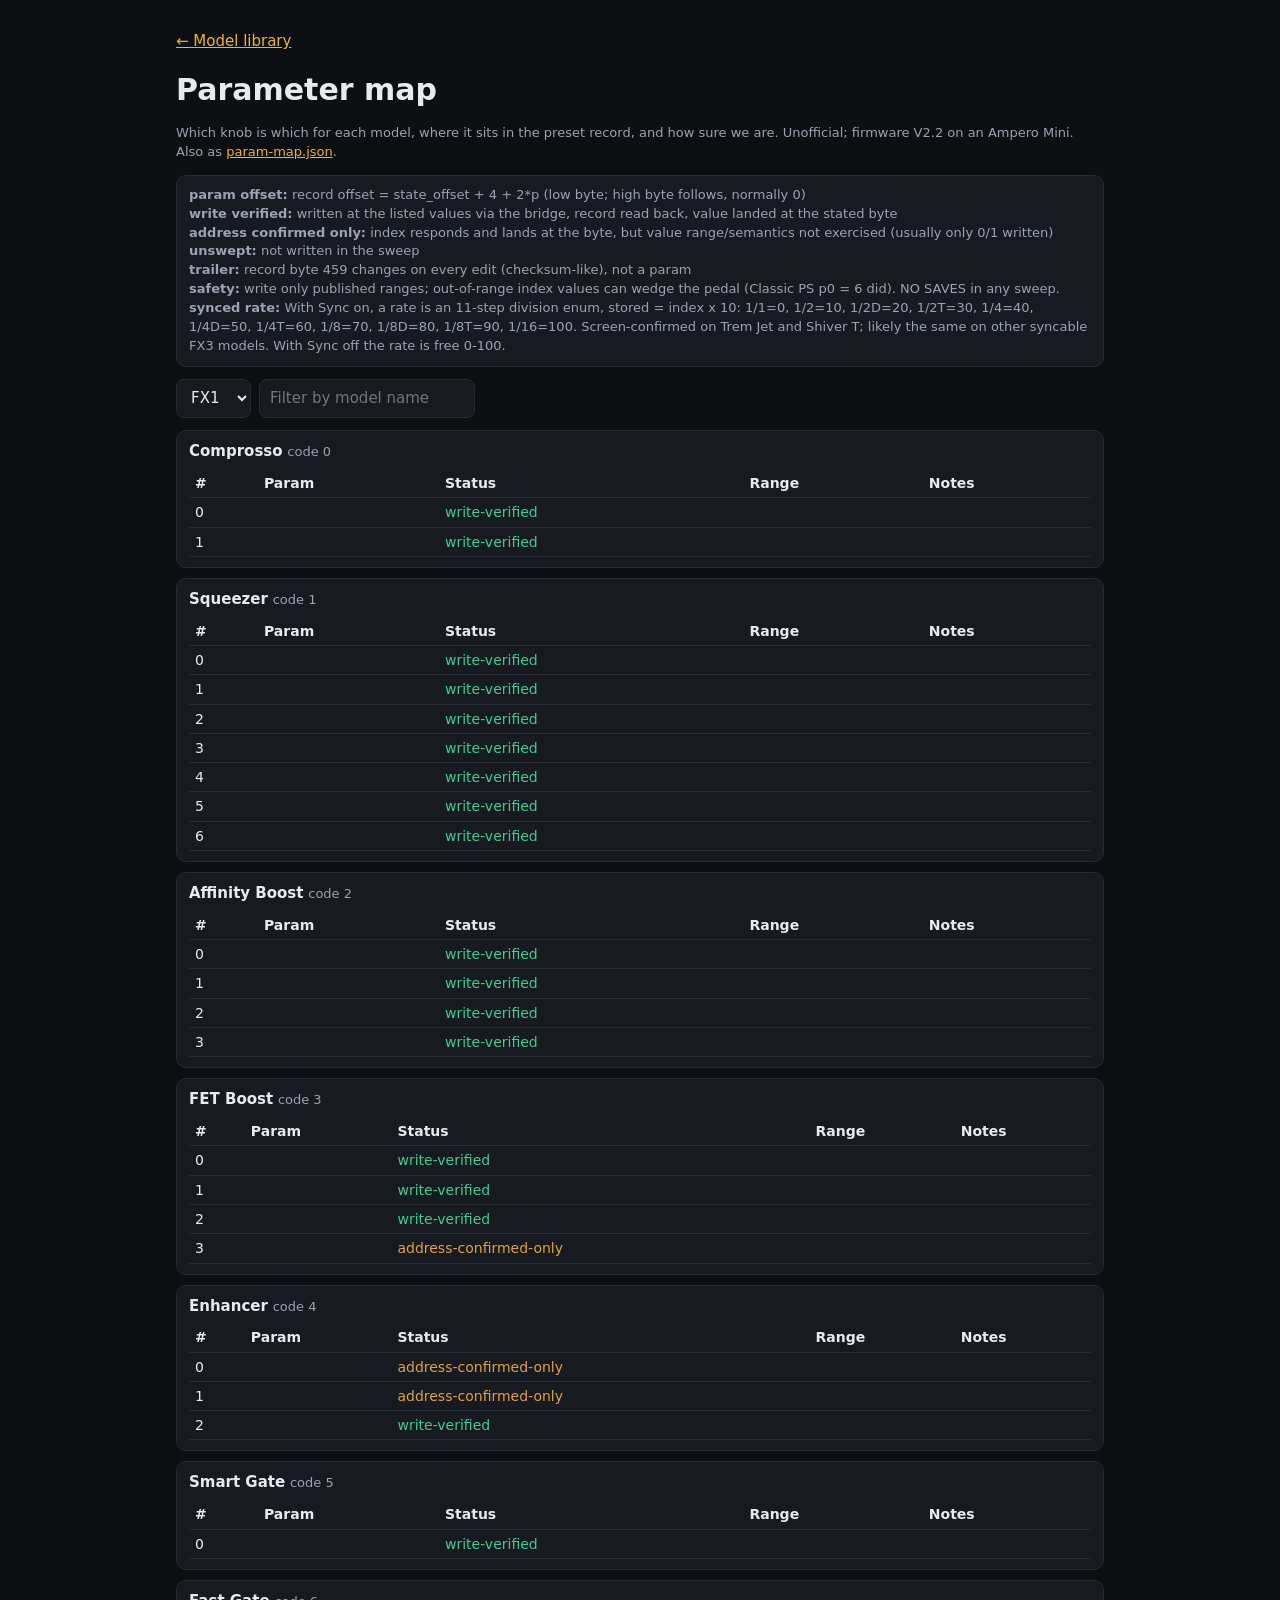
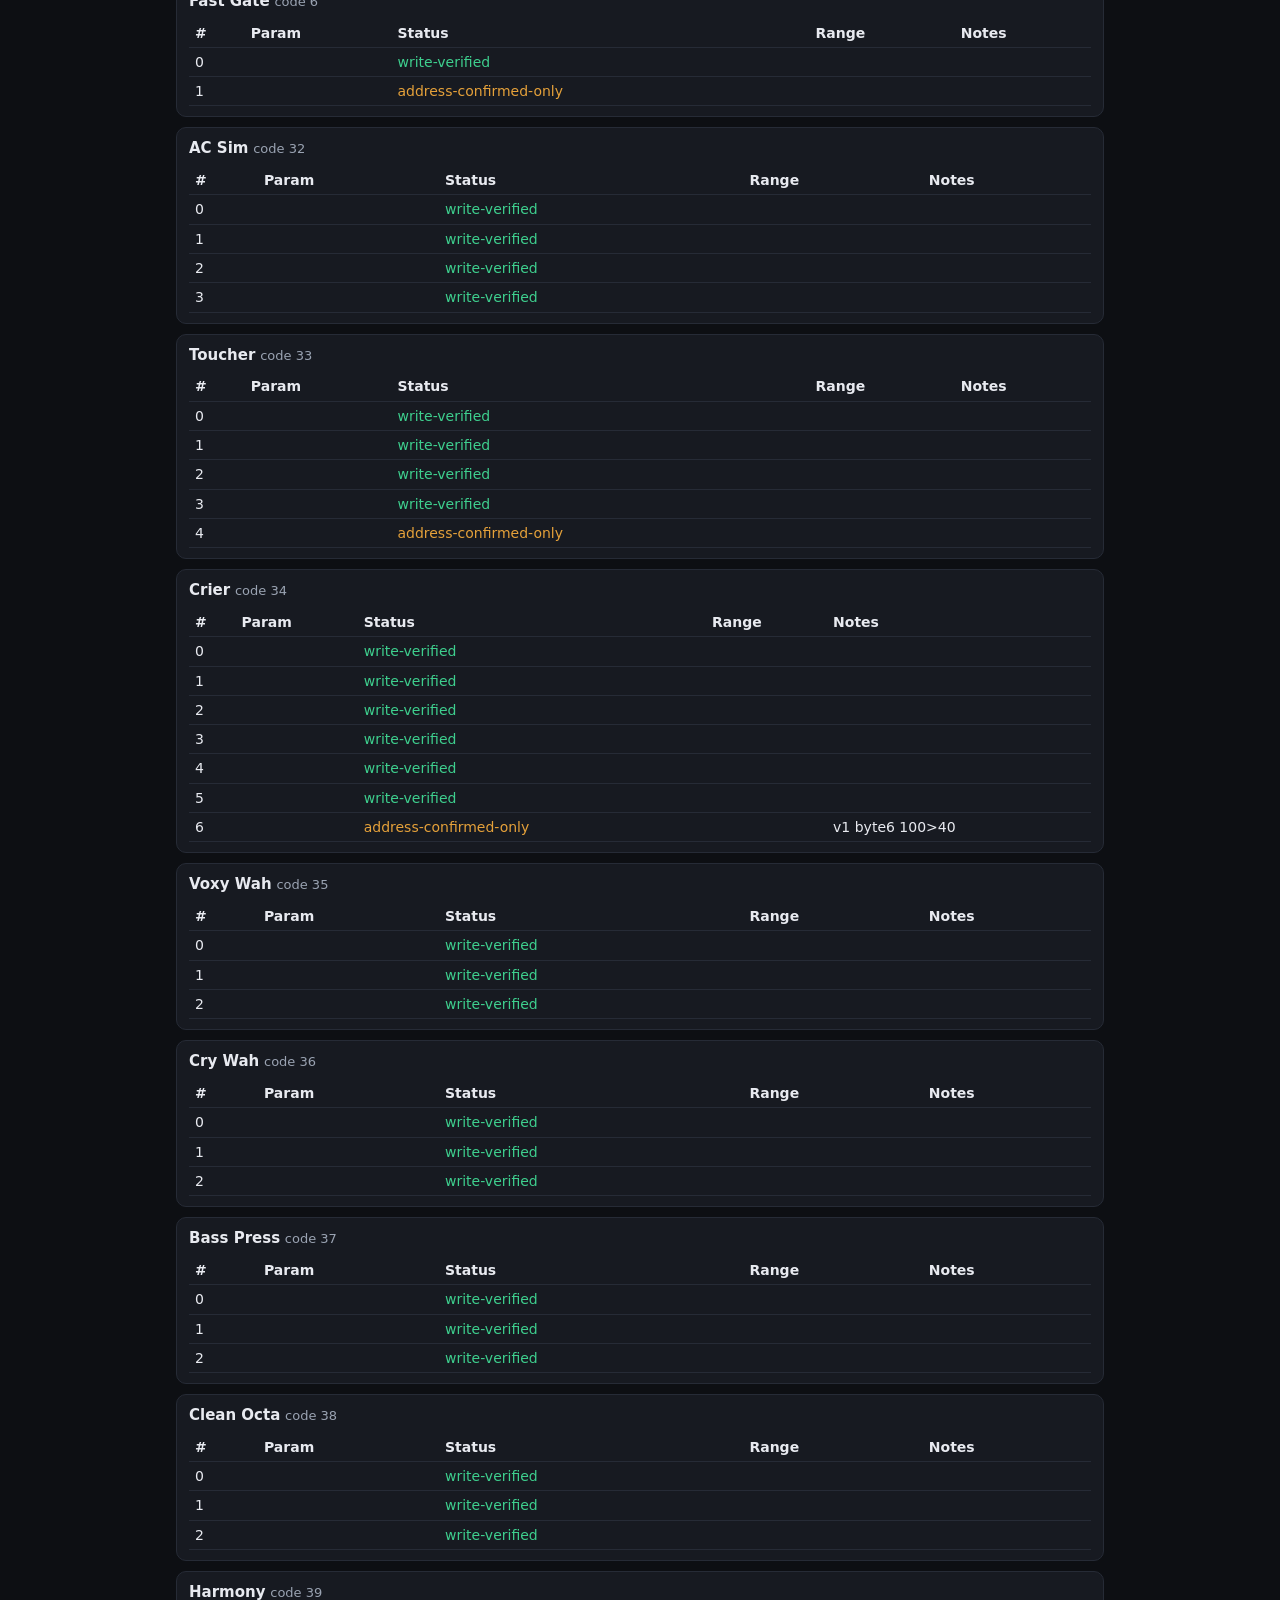
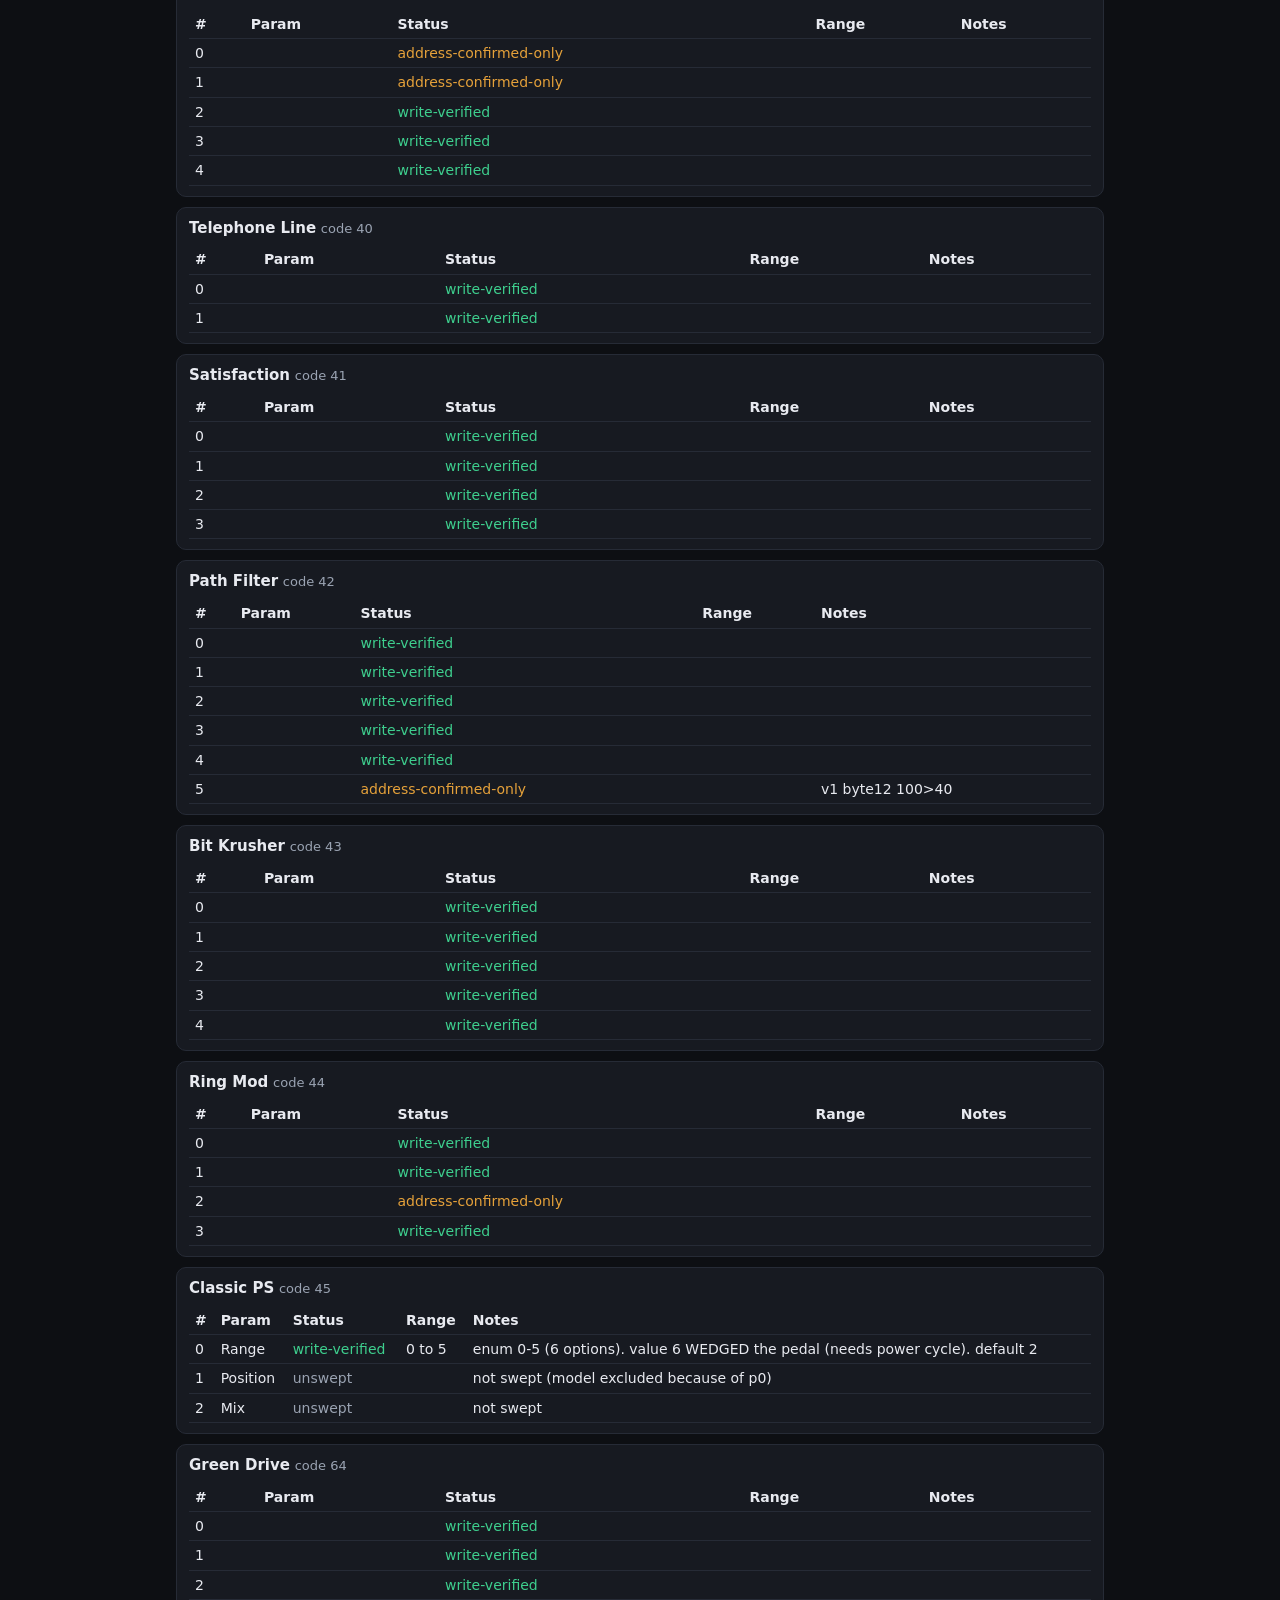
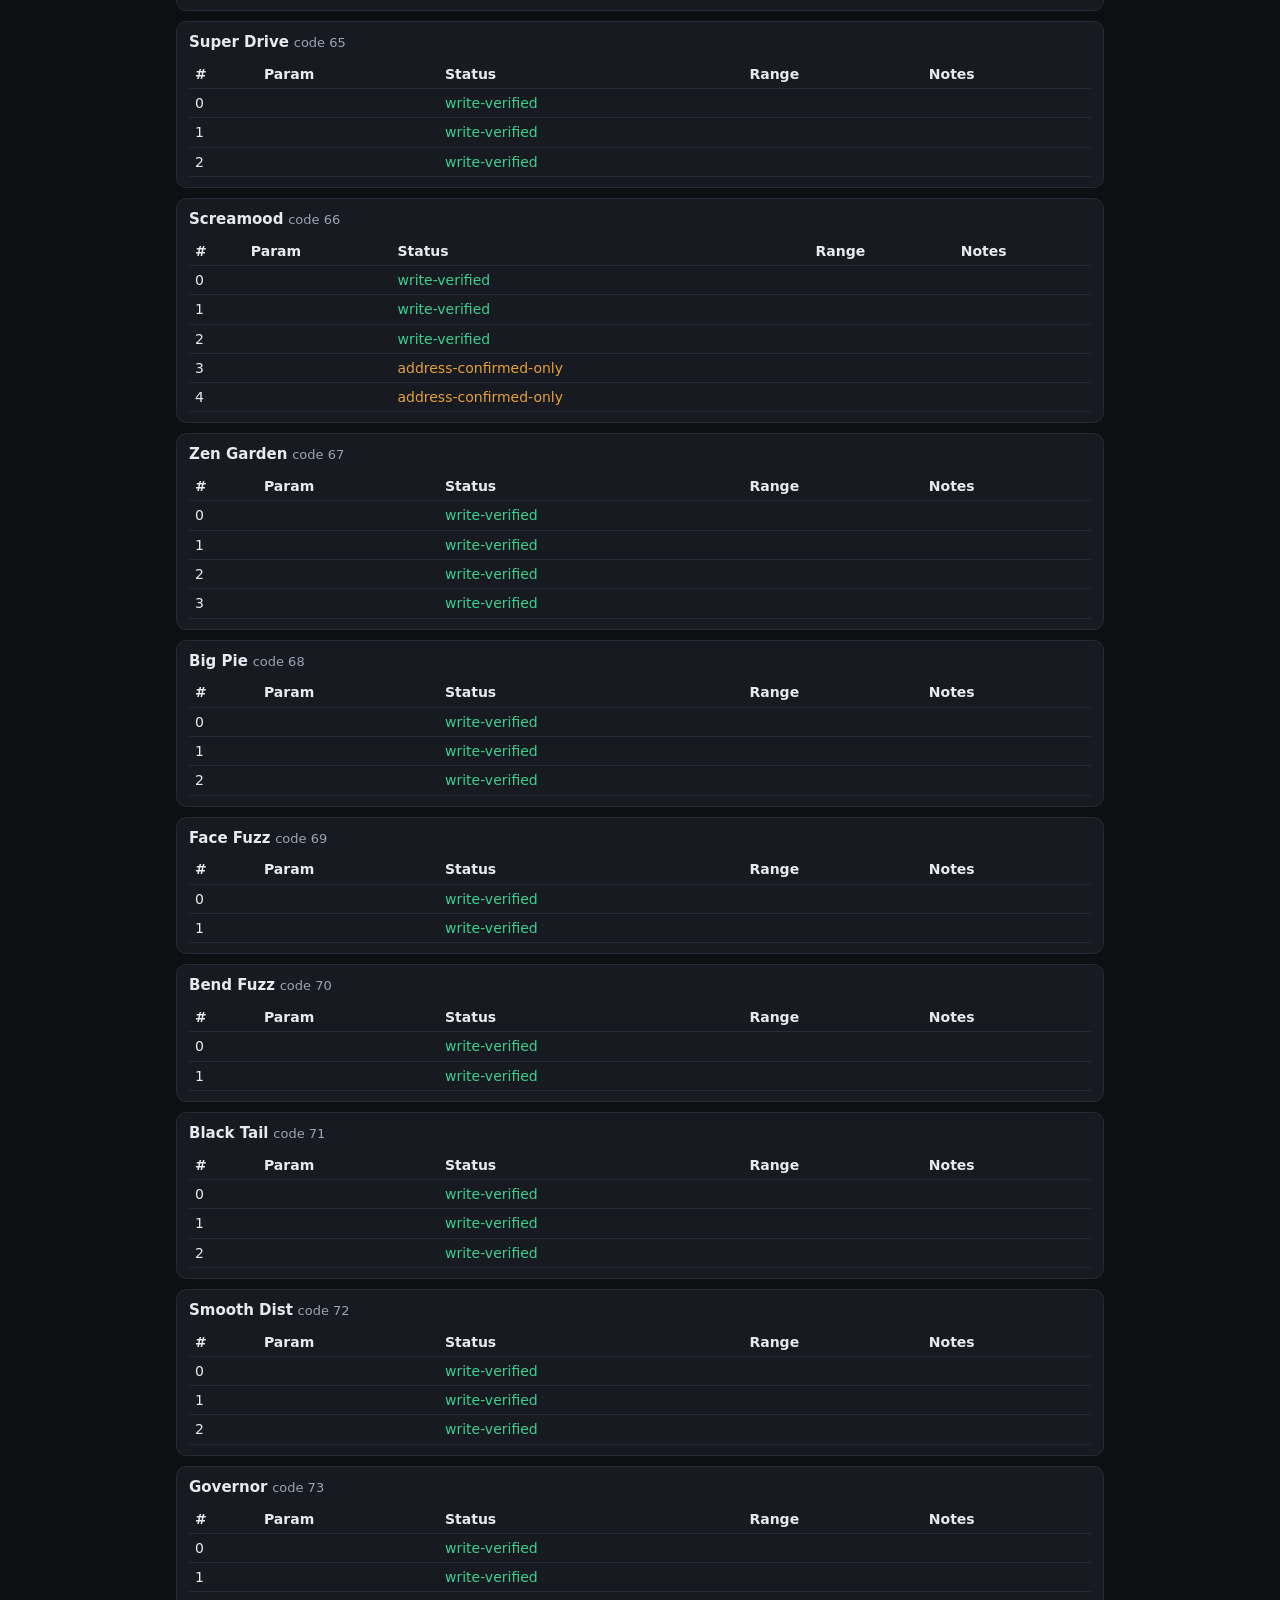
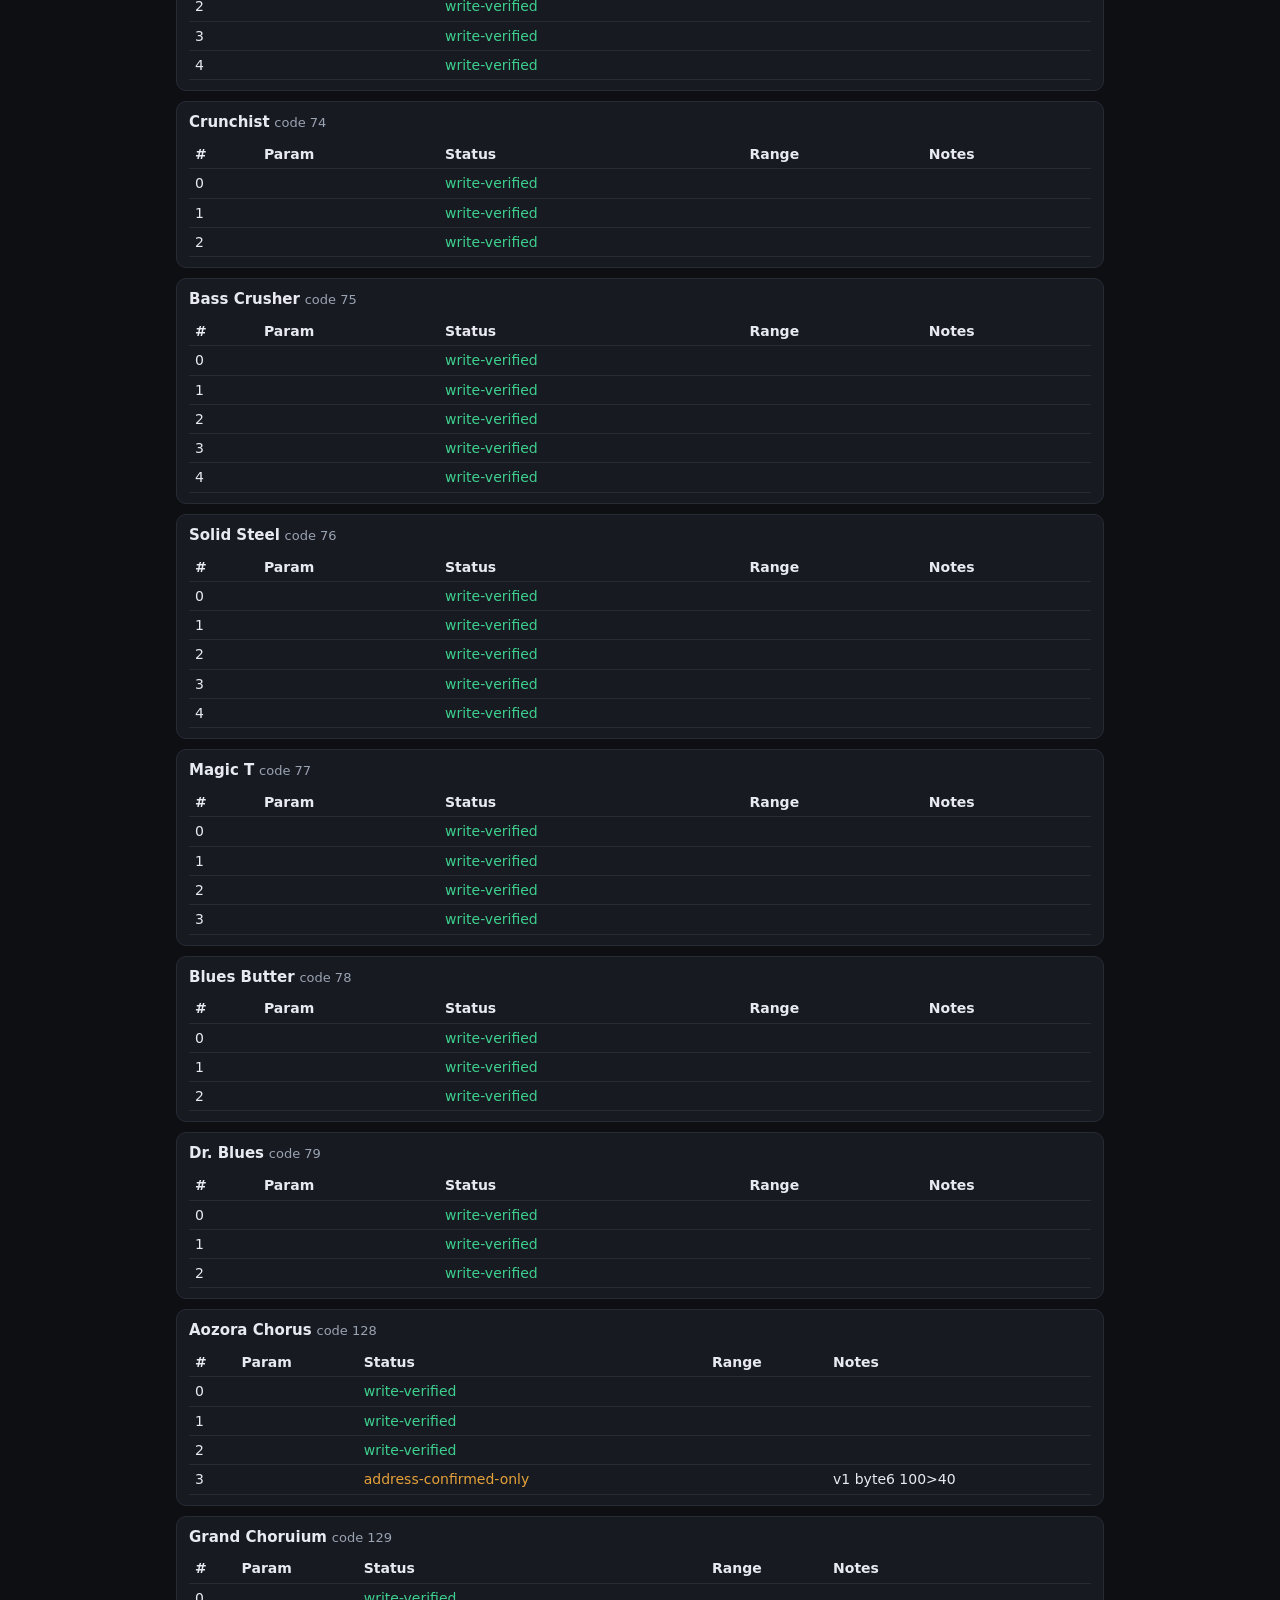
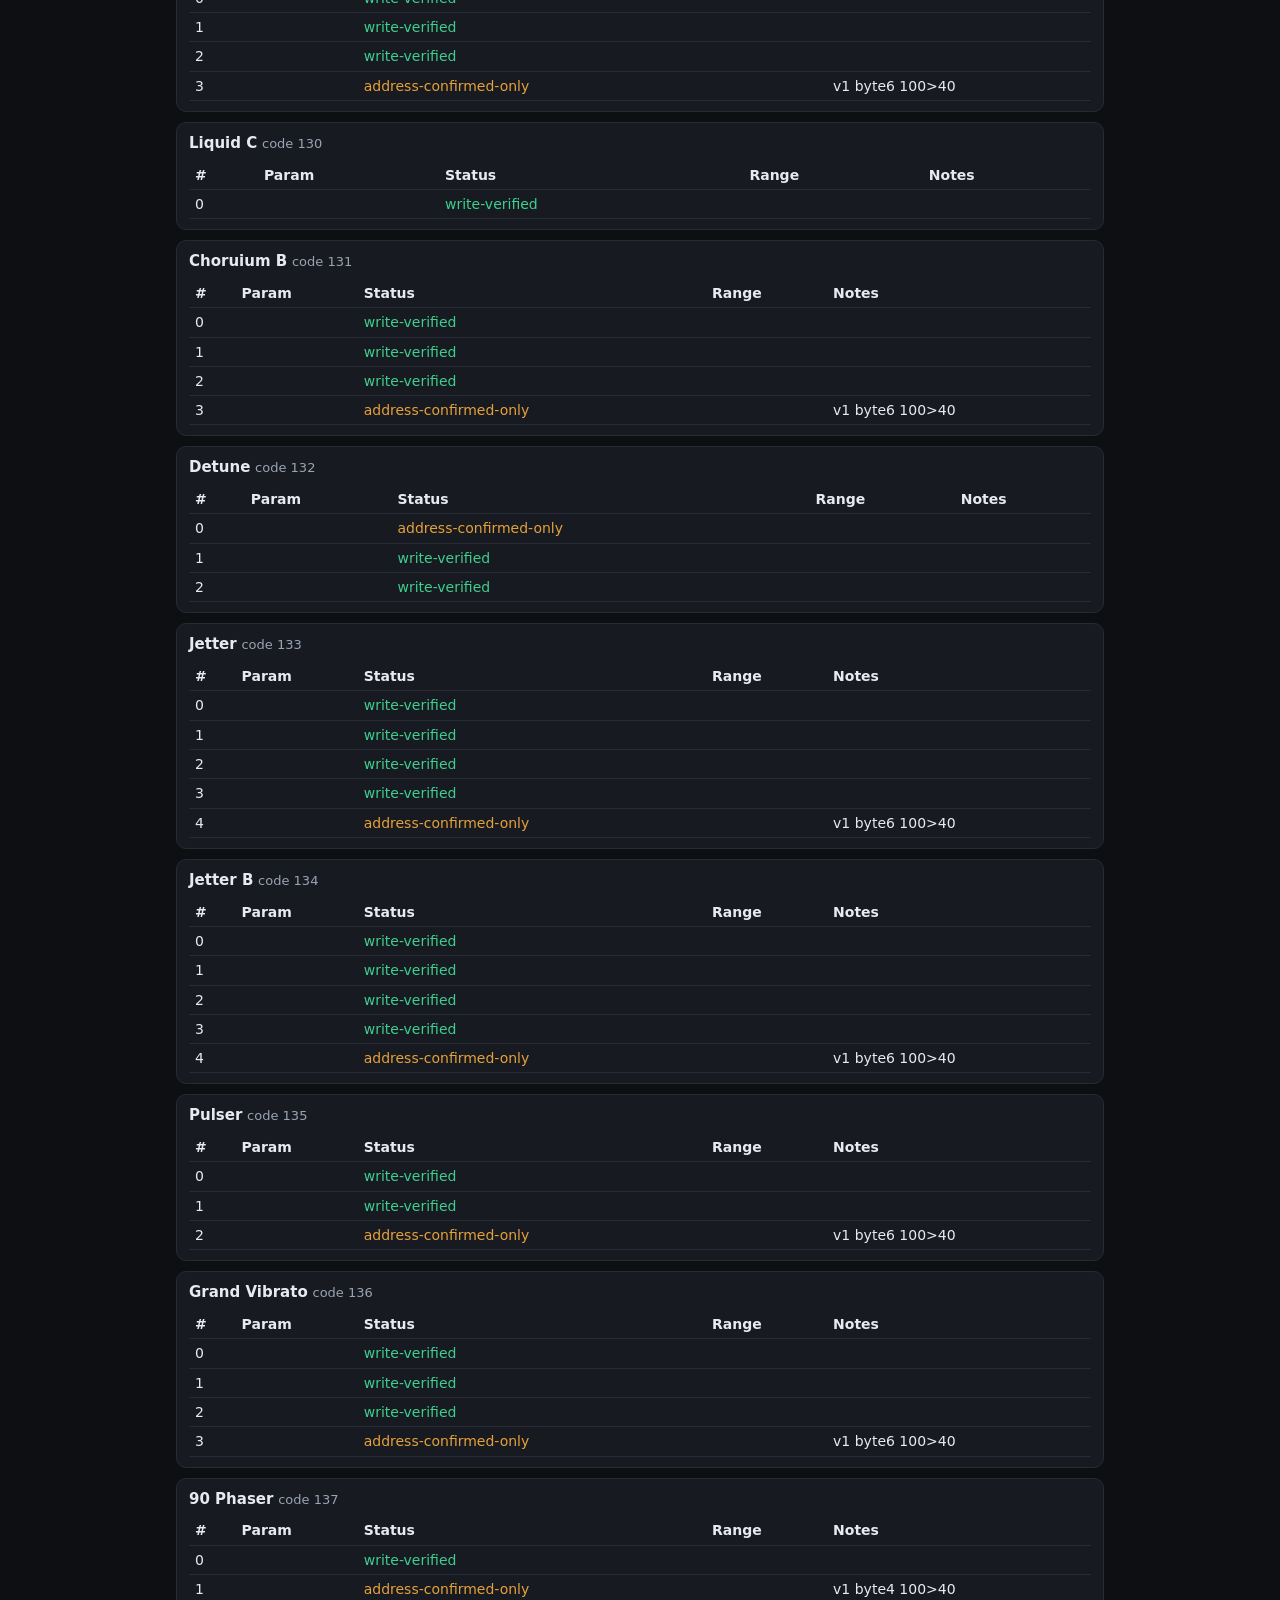
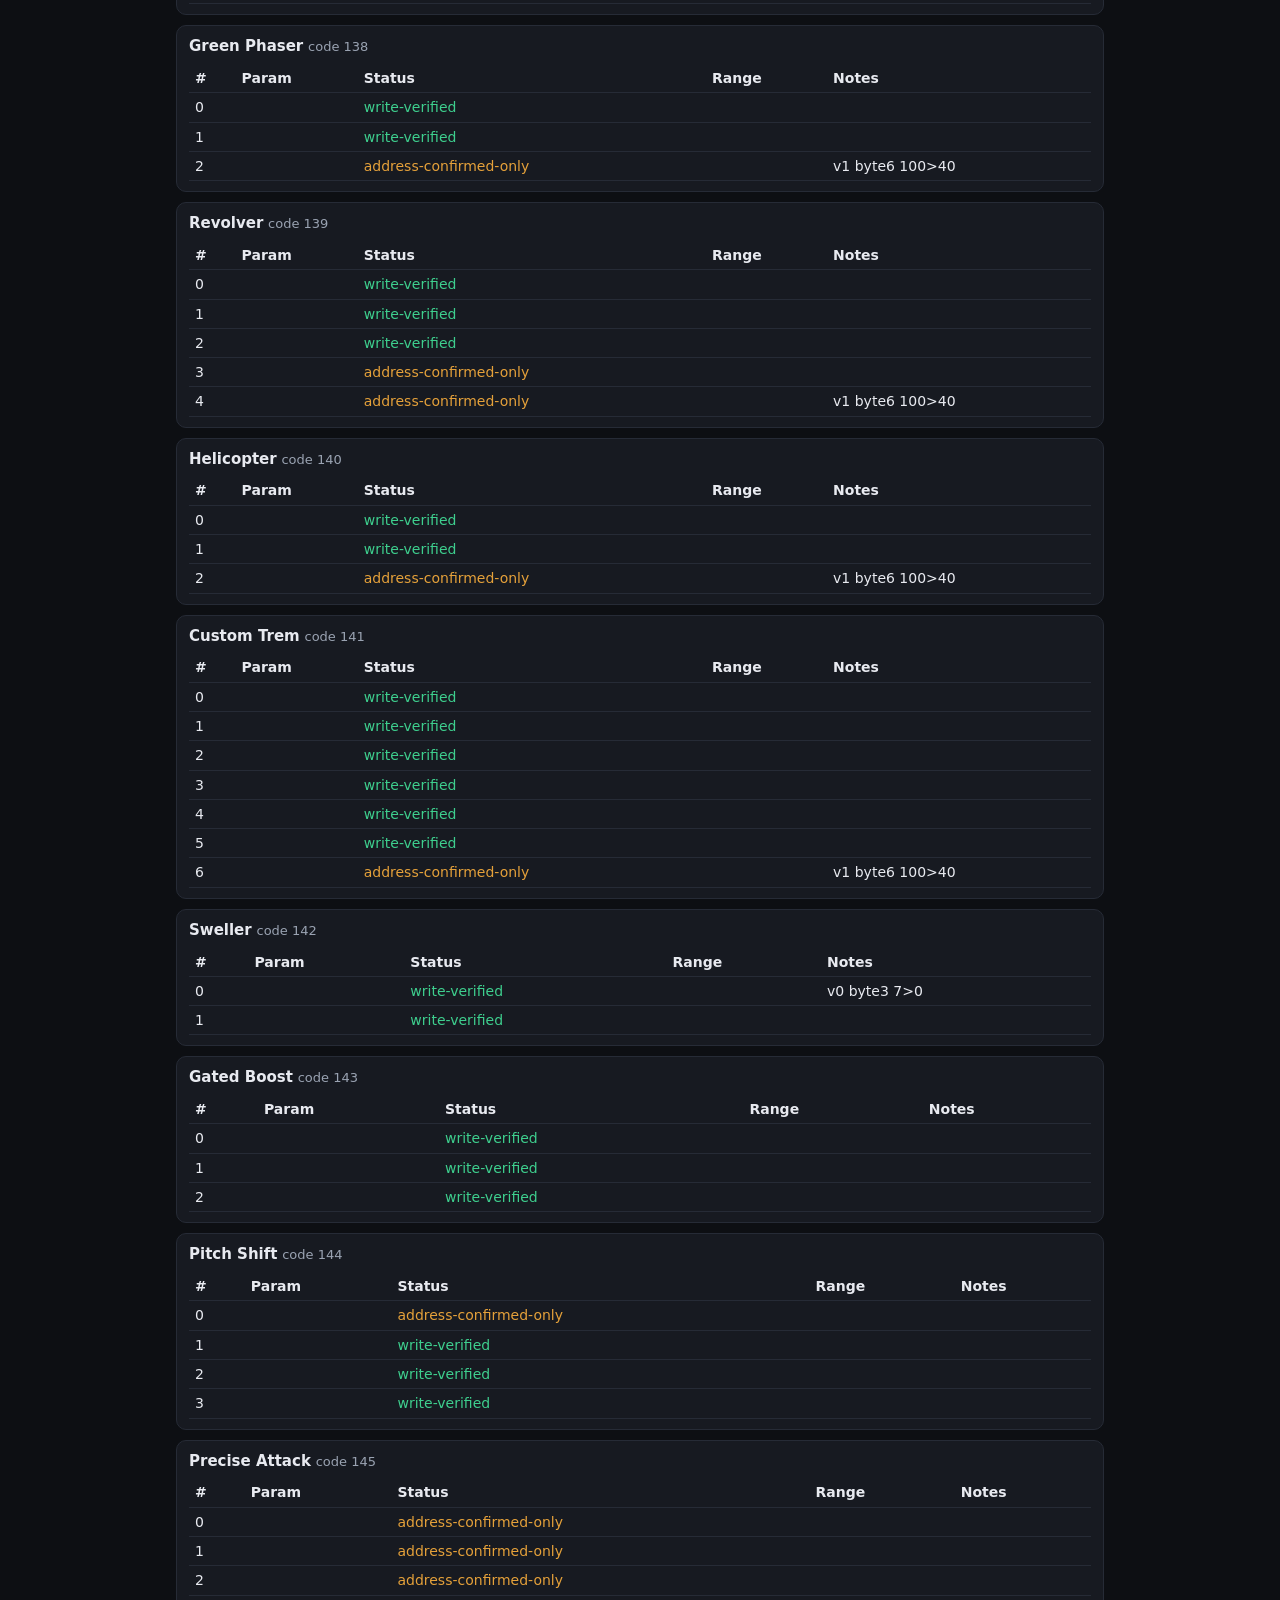
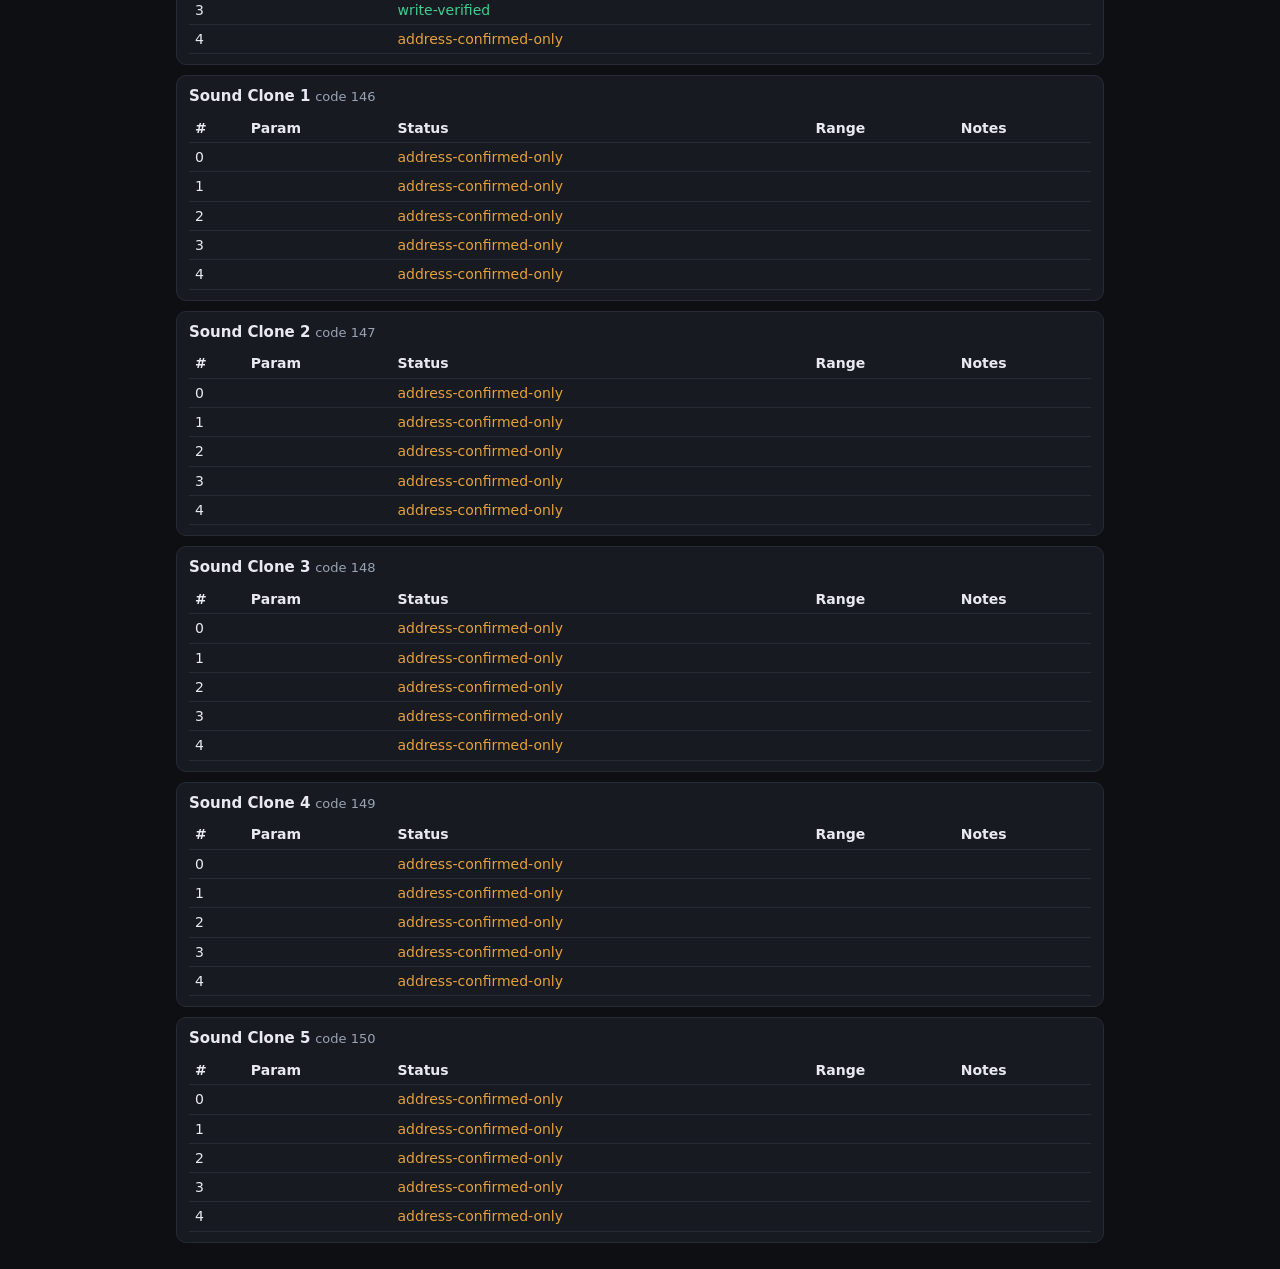
==== site/params.html @ 1d1db028 "v2.9.1: NR and FX3 knob maps, synced rate encoding, params in model details, parameter map page" ====
<!doctype html>
<html lang="en">
<head>
<meta charset="utf-8">
<meta name="viewport" content="width=device-width, initial-scale=1">
<meta name="robots" content="noindex, nofollow, noarchive, nosnippet">
<title>Ampero Mini parameter map (beta)</title>
<style>
:root{--bg:#0d0f13;--panel:#171a21;--line:#262b36;--text:#e8eaf0;--mute:#9aa3b2;--acc:#f0b429;--ok:#3ecf8e;--warn:#e5a13a}
*{box-sizing:border-box}
body{margin:0;background:var(--bg);color:var(--text);font:15px/1.45 system-ui,-apple-system,Segoe UI,Roboto,sans-serif}
.wrap{max-width:960px;margin:0 auto;padding:16px}
a{color:var(--acc)}
h1{margin:6px 0}
.mute{color:var(--mute);font-size:13px}
.box{background:var(--panel);border:1px solid var(--line);border-radius:10px;padding:10px 12px;margin:10px 0}
select,input{font:inherit;padding:8px 10px;border-radius:8px;border:1px solid var(--line);background:var(--panel);color:var(--text)}
.bar{display:flex;gap:8px;flex-wrap:wrap;margin:12px 0}
table{width:100%;border-collapse:collapse;margin:6px 0 0;font-size:14px}
td,th{text-align:left;padding:4px 6px;border-bottom:1px solid var(--line);vertical-align:top}
.write-verified{color:var(--ok)}.address-confirmed-only,.inferred{color:var(--warn)}.unswept{color:var(--mute)}
.model{font-weight:600}
</style>
</head>
<body>
<div class="wrap">
<p><a href="index.html">&larr; Model library</a></p>
<h1>Parameter map</h1>
<p class="mute">Which knob is which for each model, where it sits in the preset record, and how sure we are. Unofficial; firmware V2.2 on an Ampero Mini. Also as <a href="param-map.json">param-map.json</a>.</p>
<div class="box mute" id="conv"></div>
<div class="bar"><select id="blk" aria-label="Block"></select><input id="q" placeholder="Filter by model name" aria-label="Filter by model name"></div>
<div id="out"></div>
</div>
<script>
(function(){
var D,blk=document.getElementById('blk'),q=document.getElementById('q'),out=document.getElementById('out');
function esc(s){return String(s==null?'':s).replace(/[&<>"]/g,function(c){return {'&':'&amp;','<':'&lt;','>':'&gt;','"':'&quot;'}[c]})}
function render(){
 var b=D.blocks[blk.value],f=q.value.toLowerCase(),h='';
 Object.keys(b.models).sort(function(a,c){return a-c}).forEach(function(code){
  var m=b.models[code];if(f&&String(m.name).toLowerCase().indexOf(f)<0)return;
  var ps=Object.keys(m.params||{});
  h+='<div class="box"><span class="model">'+esc(m.name)+'</span> <span class="mute">code '+esc(code)+(m.verification?' - '+esc(m.verification):'')+'</span>';
  if(ps.length){h+='<table><tr><th>#</th><th>Param</th><th>Status</th><th>Range</th><th>Notes</th></tr>';
   ps.forEach(function(p){var x=m.params[p];h+='<tr><td>'+esc(p)+'</td><td>'+esc(x.name||'')+'</td><td class="'+esc(x.status)+'">'+esc(x.status)+'</td><td>'+(x.valid_range?esc(x.valid_range.join(' to ')):'')+'</td><td>'+esc(x.note||'')+'</td></tr>'});
   h+='</table>'}else h+='<div class="mute">No params mapped yet.</div>';
  h+='</div>'});
 out.innerHTML=h||'<p class="mute">No match.</p>';
}
fetch('param-map.json').then(function(r){return r.json()}).then(function(d){
 D=d;var c=d.conventions;
 document.getElementById('conv').innerHTML=Object.keys(c).map(function(k){return '<div><b>'+esc(k.replace(/_/g,' '))+':</b> '+esc(c[k])+'</div>'}).join('');
 blk.innerHTML=Object.keys(d.blocks).map(function(k){return '<option value="'+k+'">'+k.toUpperCase()+'</option>'}).join('');
 blk.onchange=render;q.oninput=render;render();
}).catch(function(){out.textContent='Could not load param-map.json'});
})();
</script>
</body>
</html>
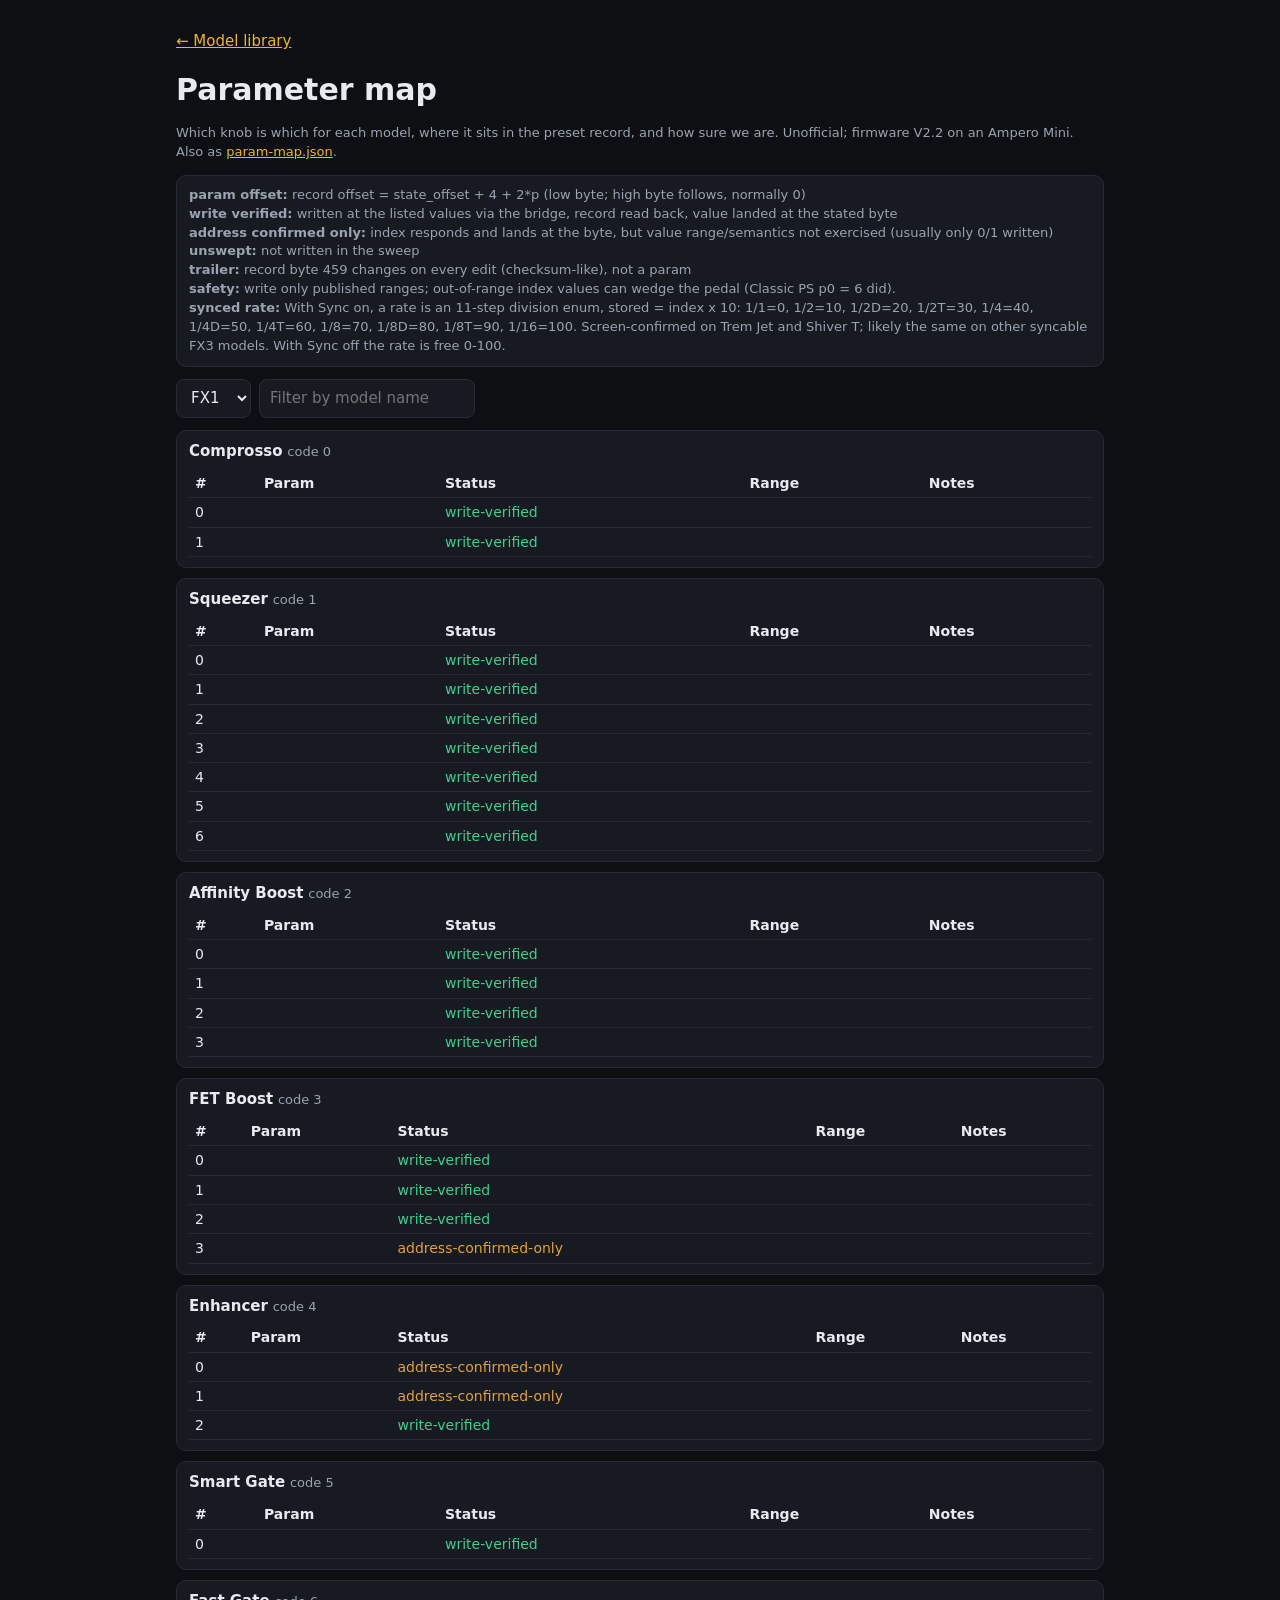
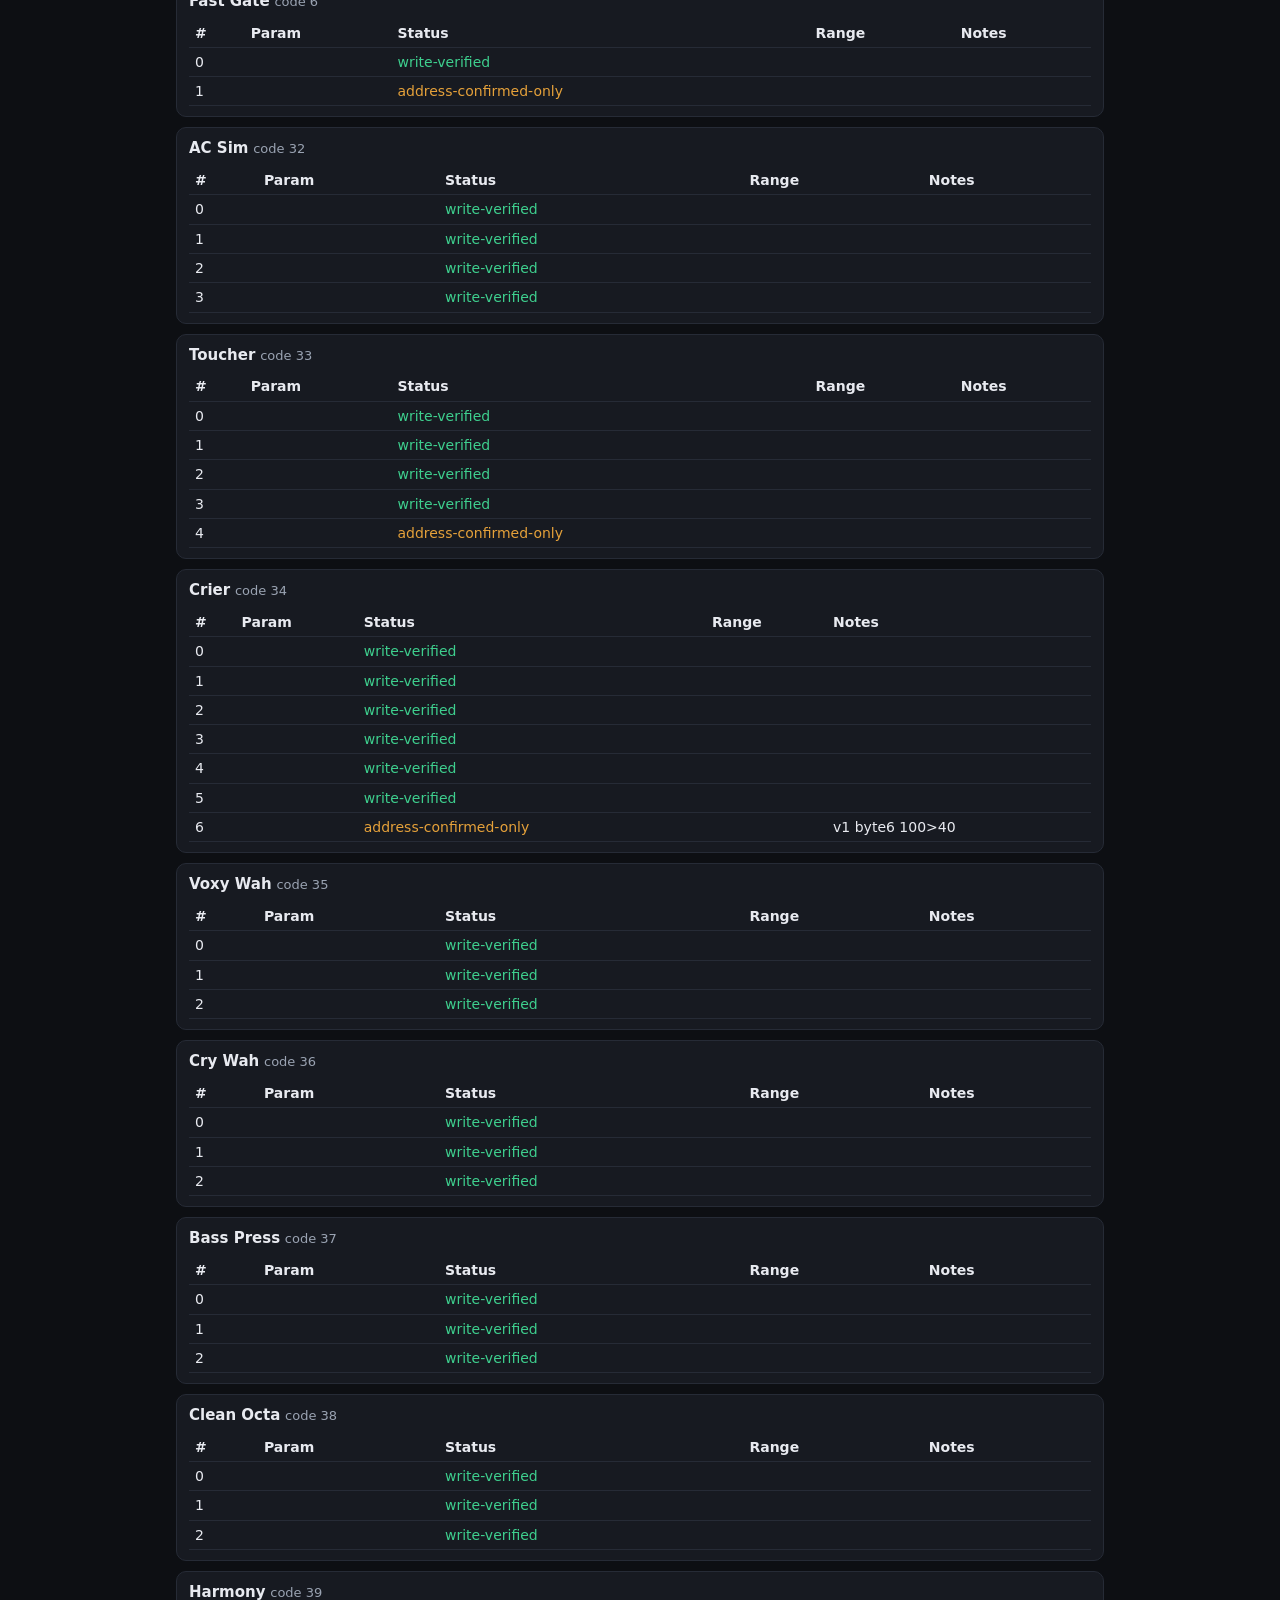
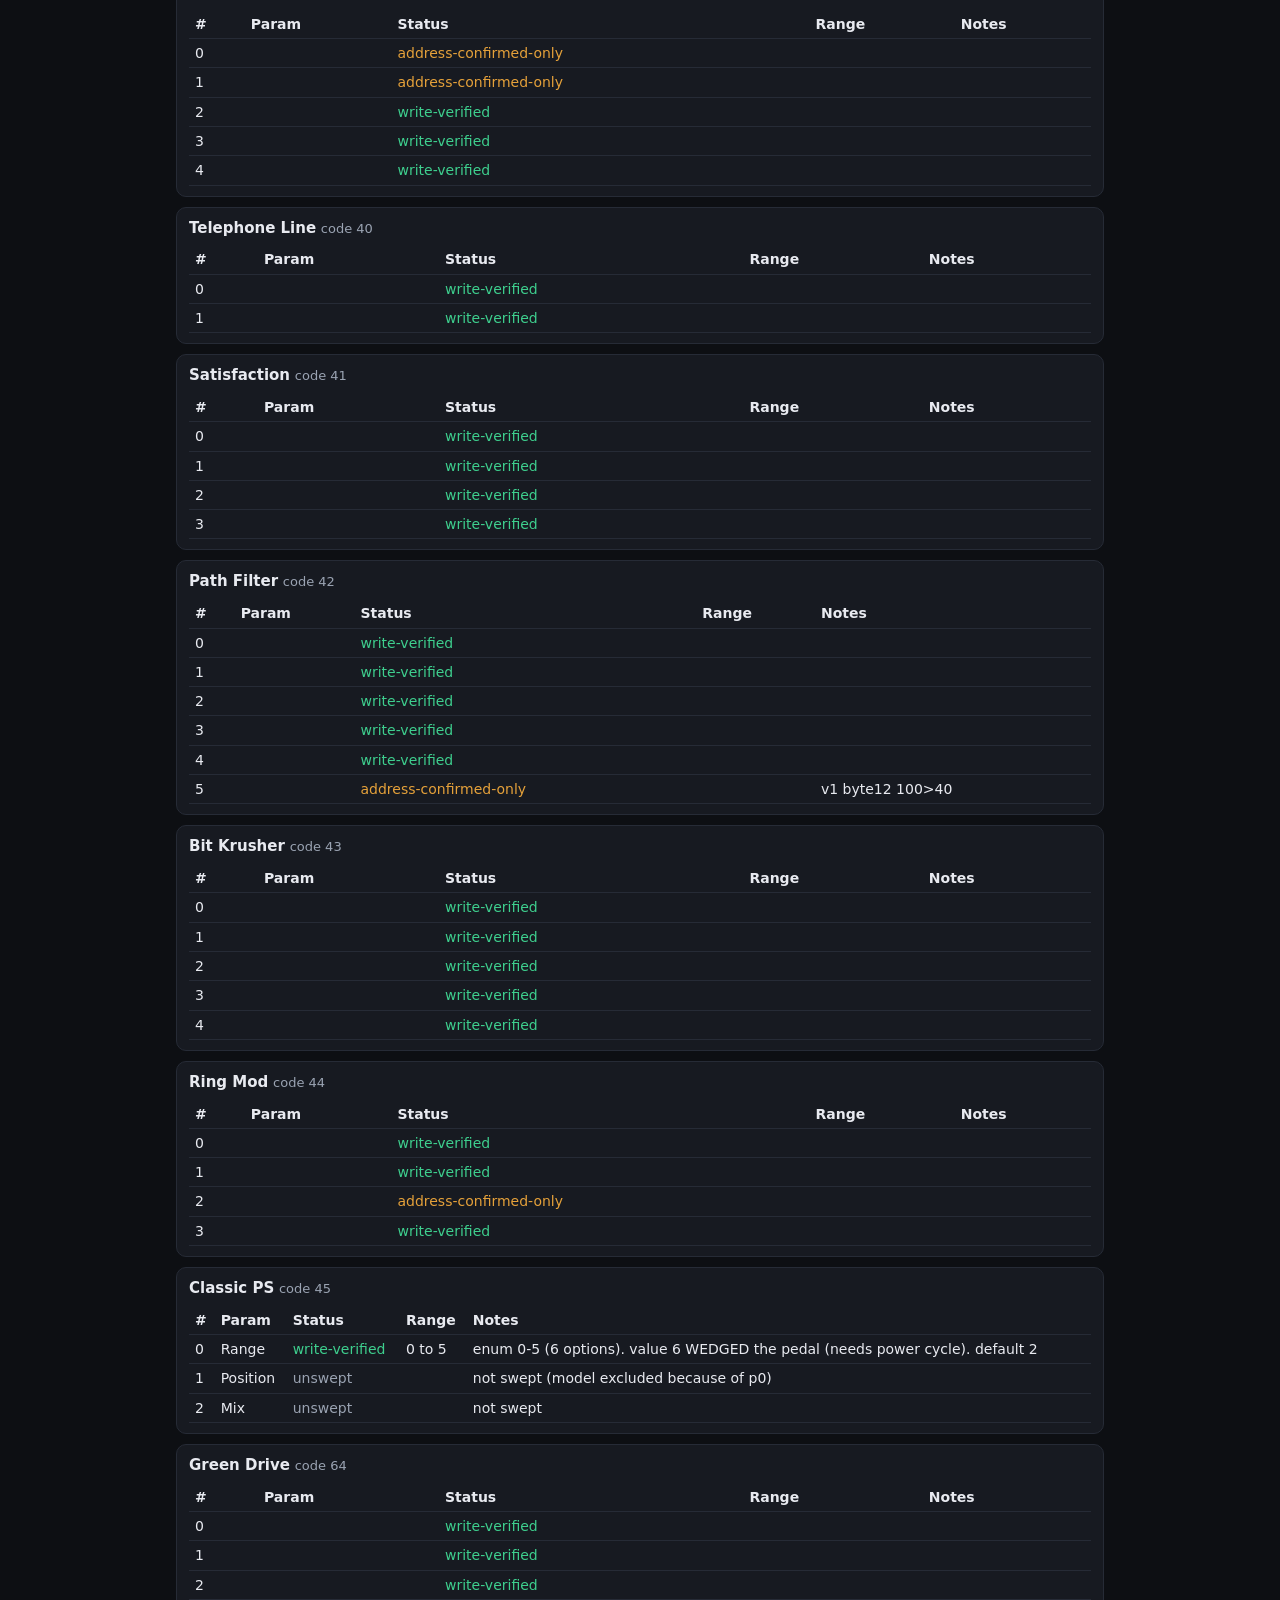
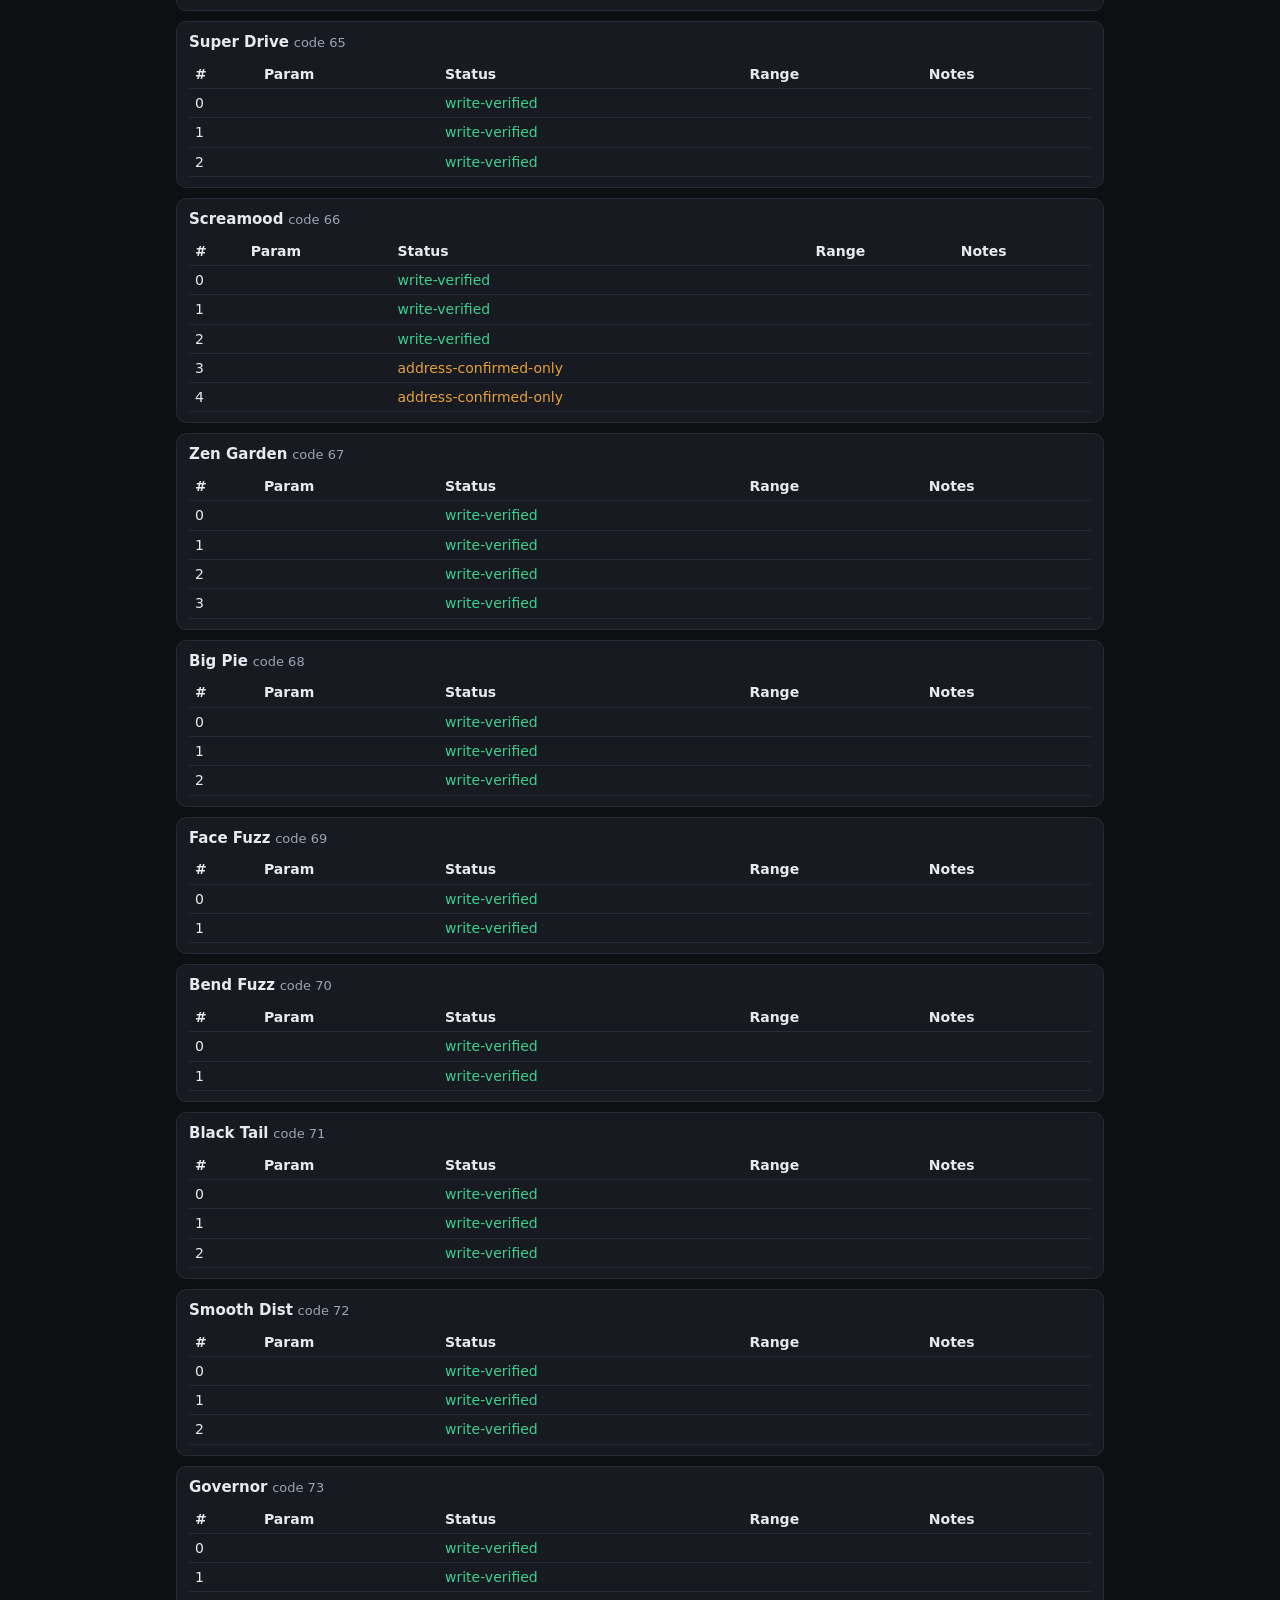
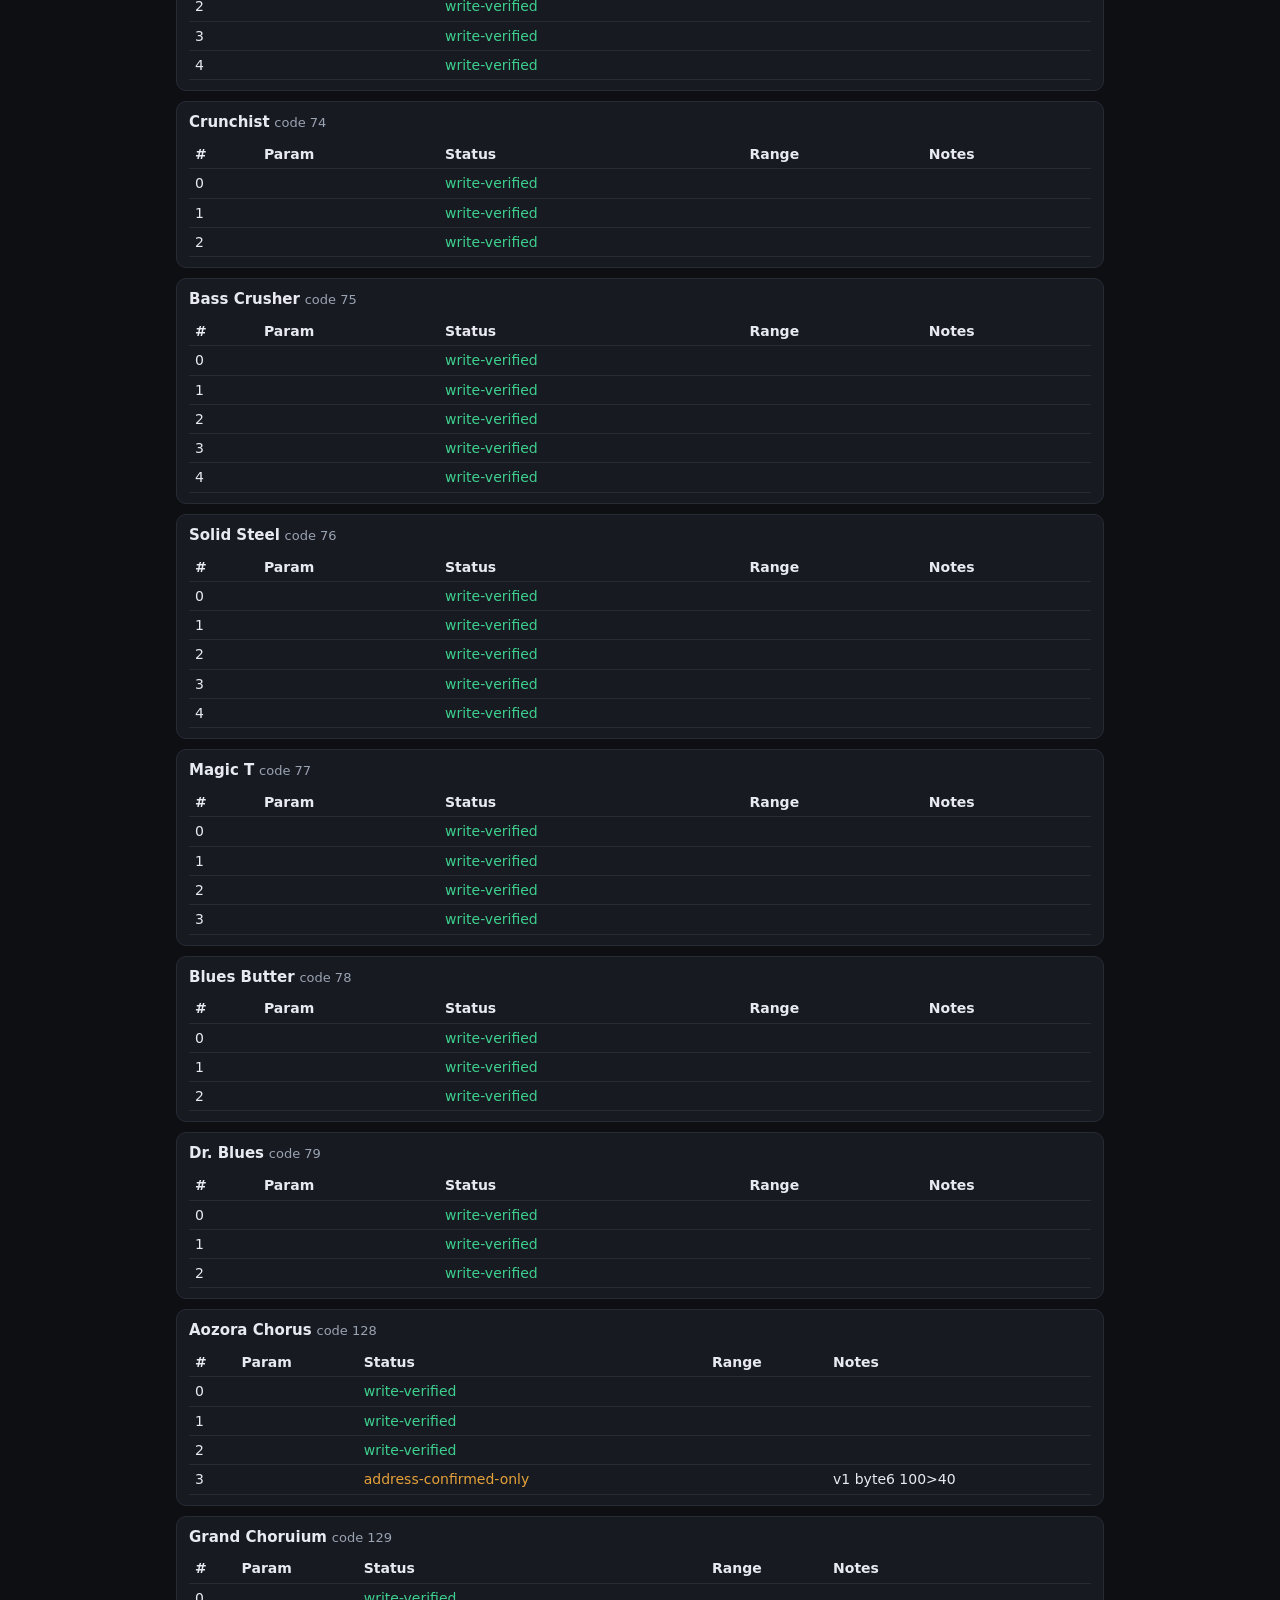
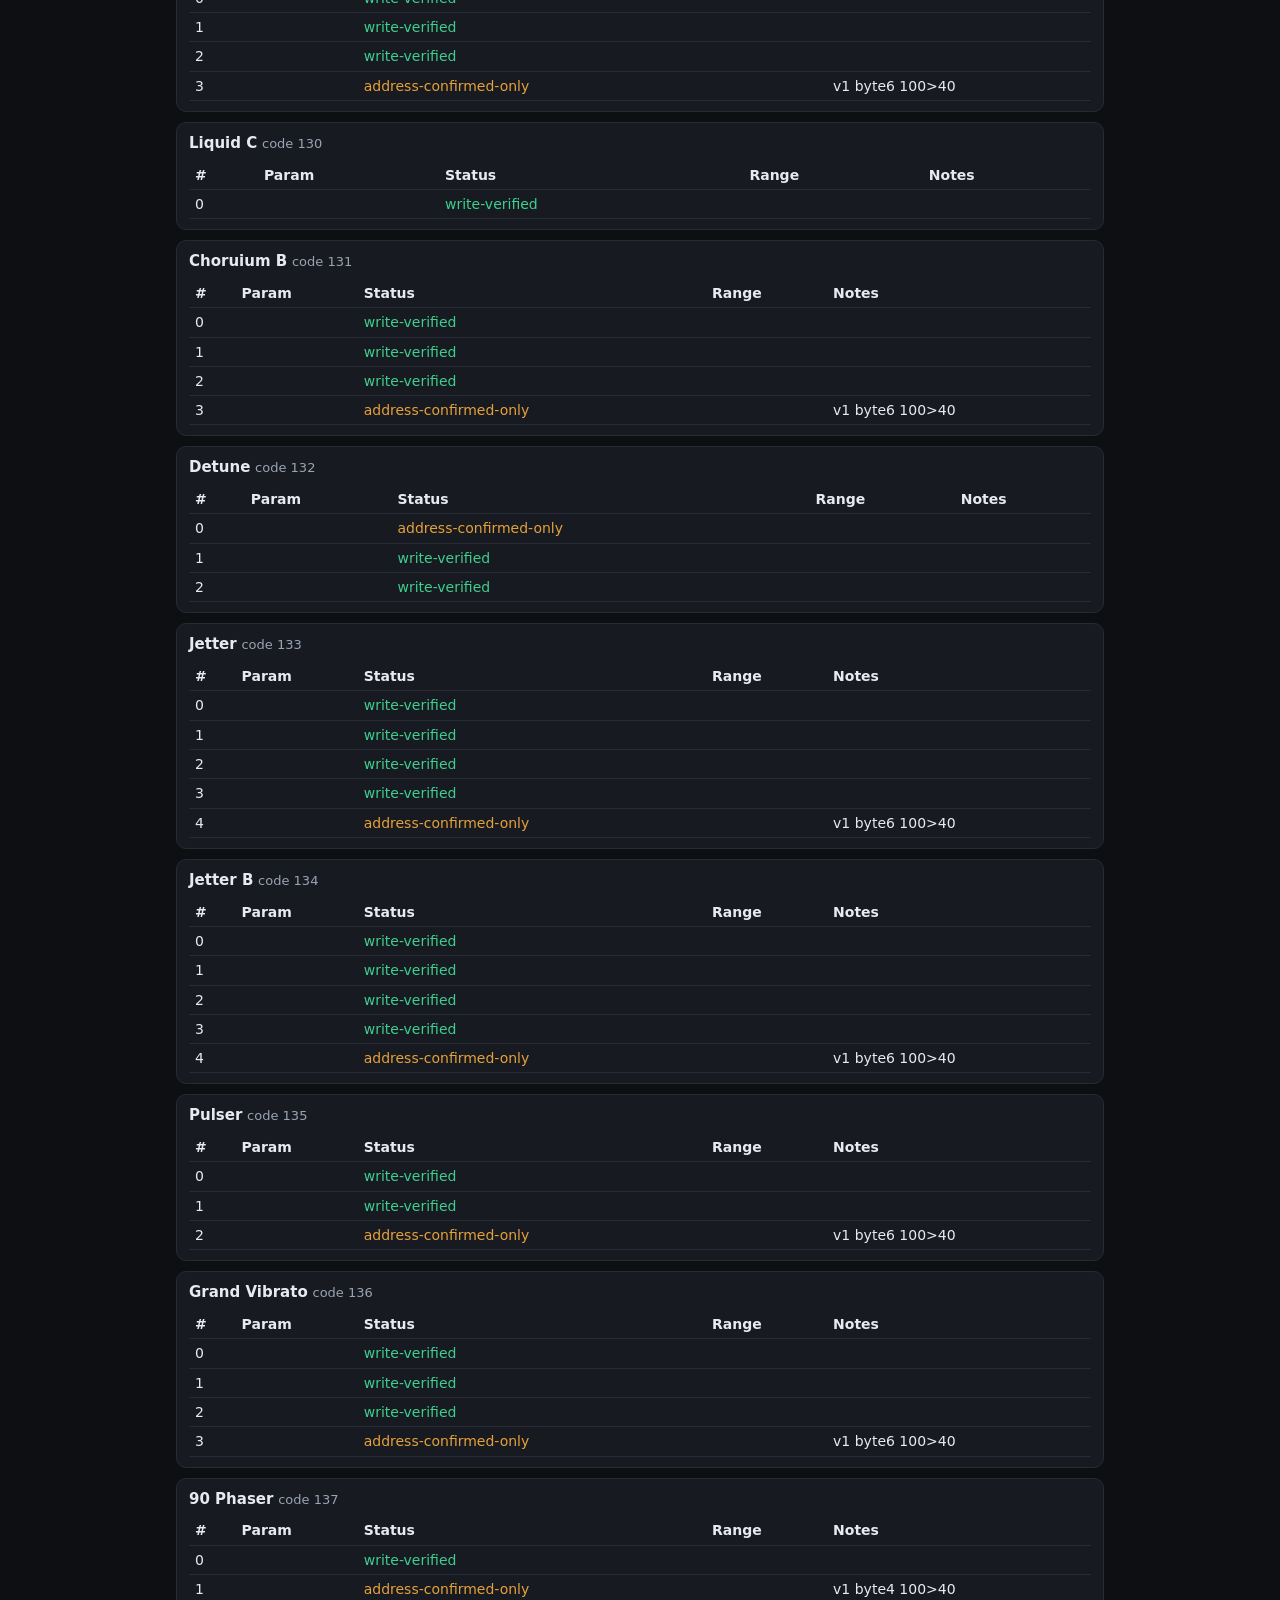
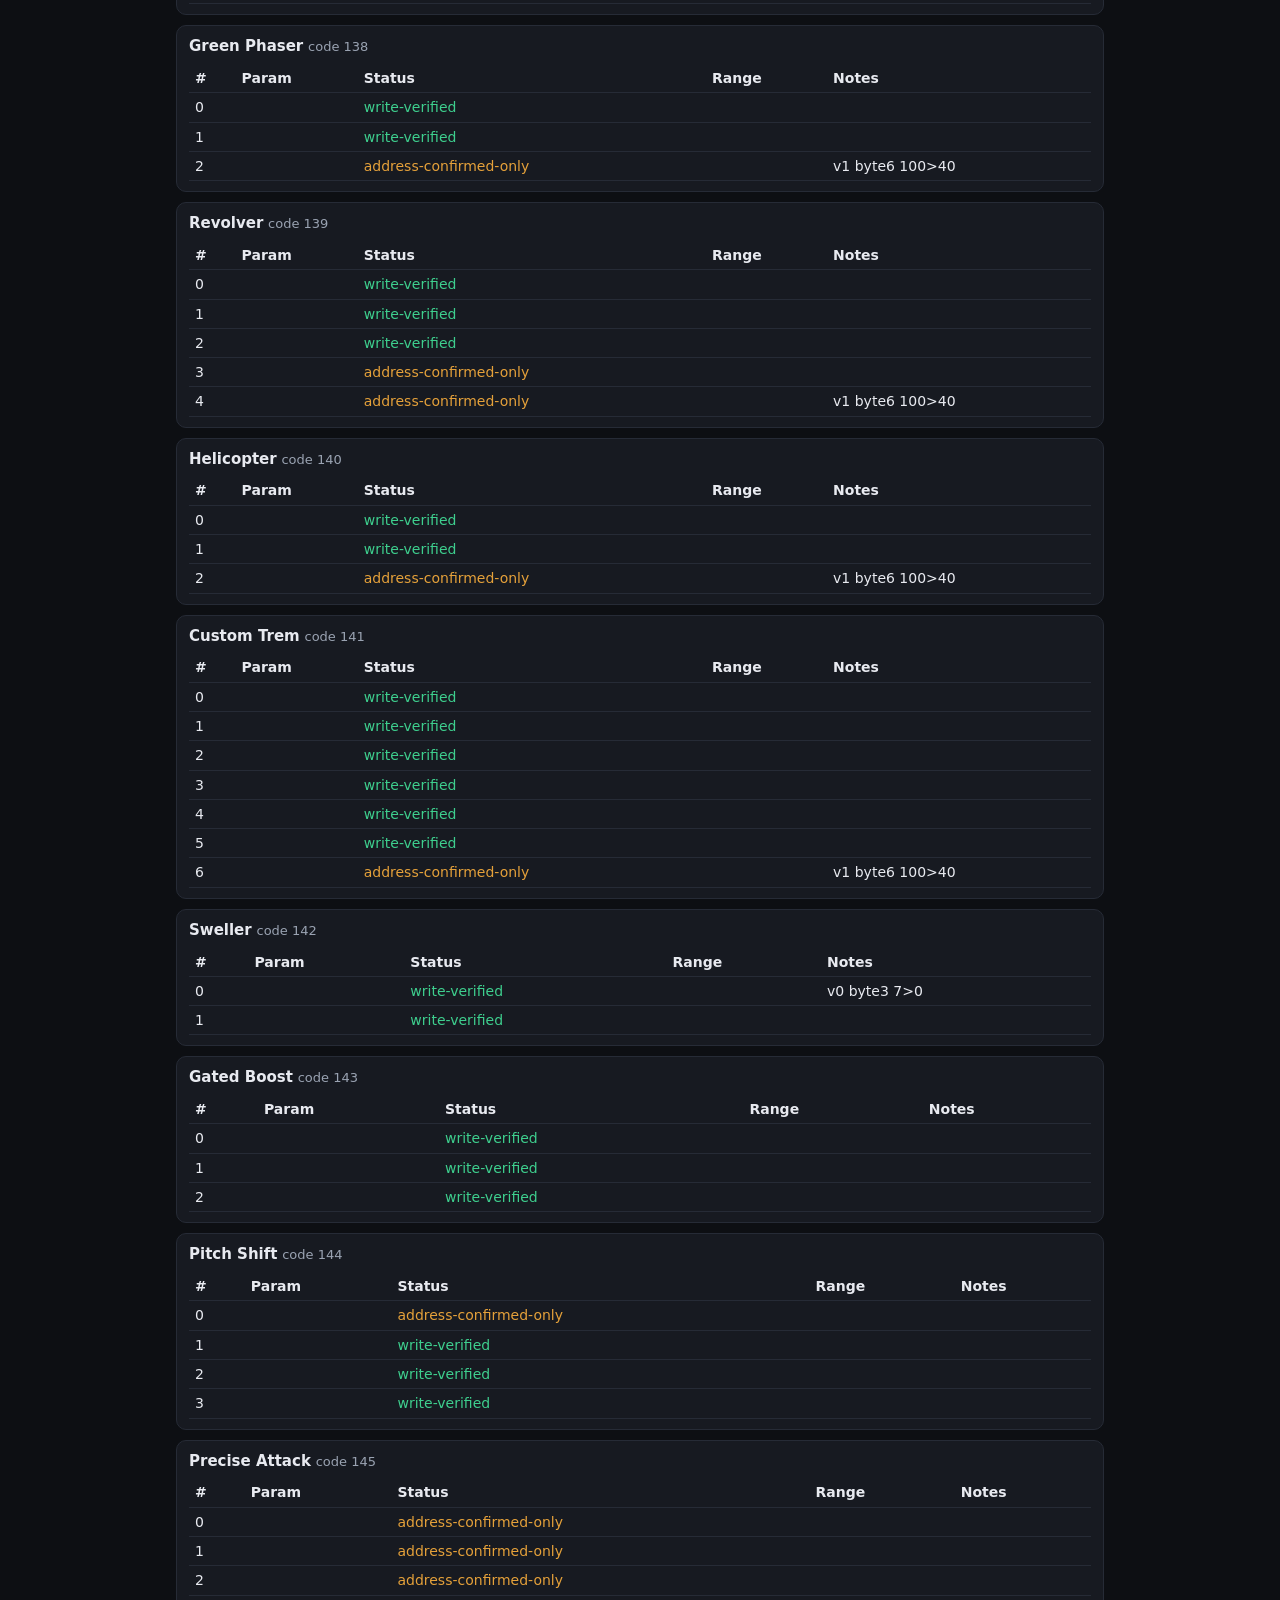
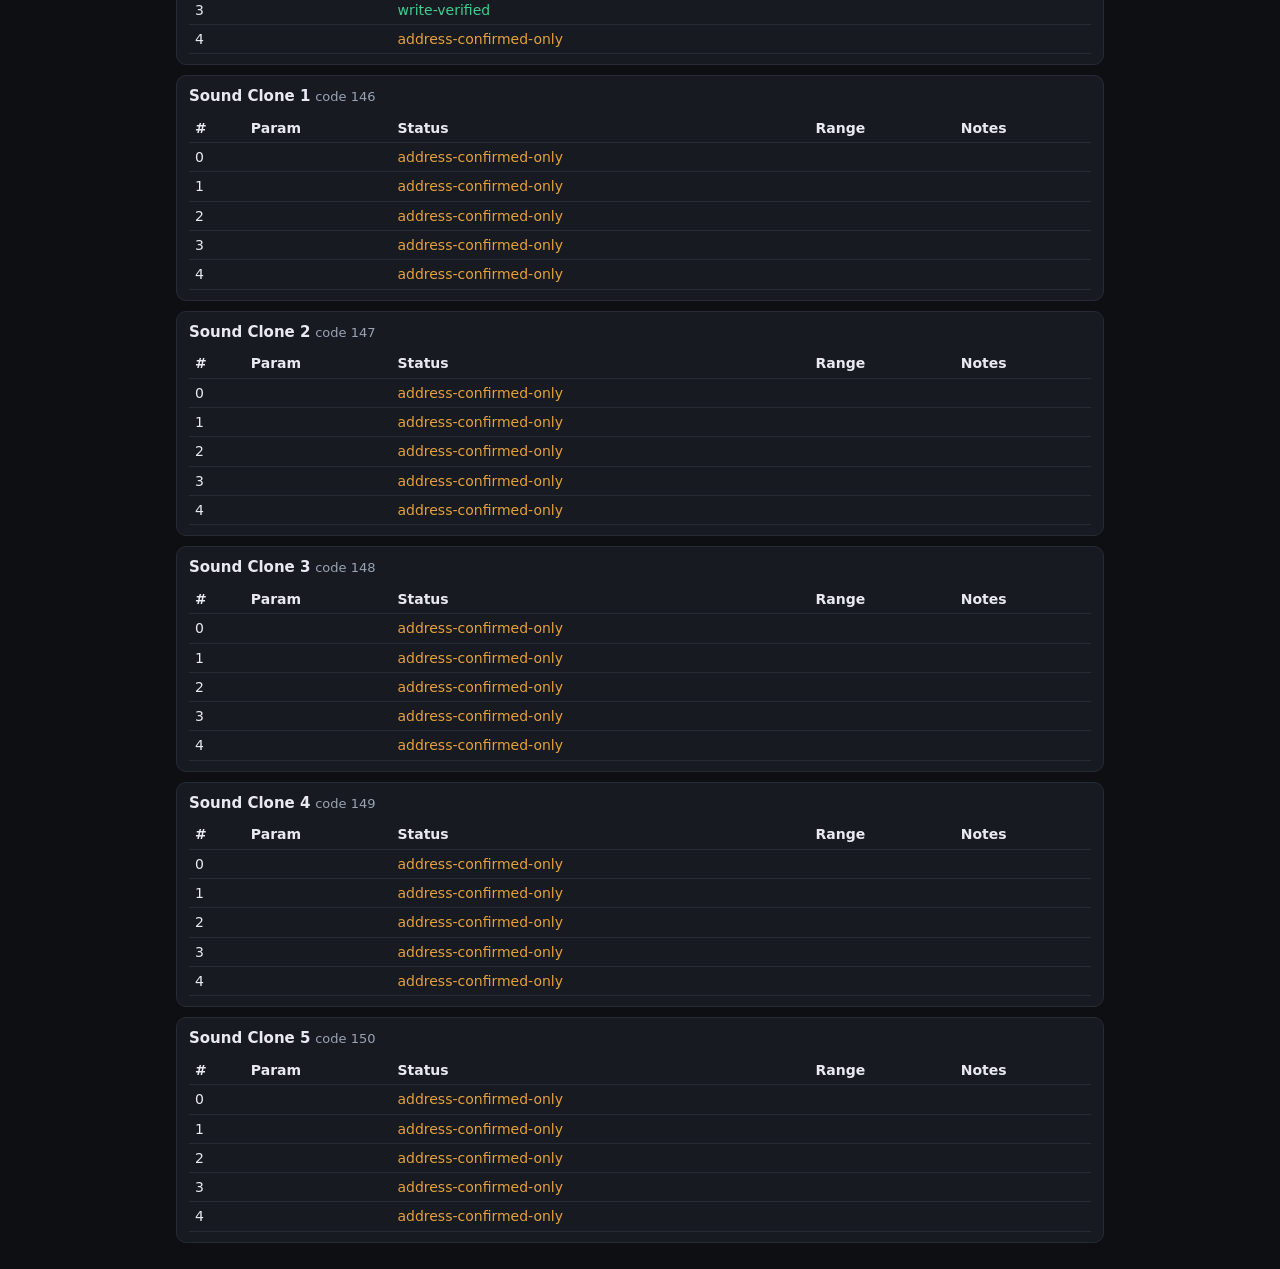
==== commit 350bfa27: "site: plain wording in param notes, drop working notes from the param page" ====
--- a/site/params.html
+++ b/site/params.html
@@ -40,7 +40,7 @@
  Object.keys(b.models).sort(function(a,c){return a-c}).forEach(function(code){
   var m=b.models[code];if(f&&String(m.name).toLowerCase().indexOf(f)<0)return;
   var ps=Object.keys(m.params||{});
-  h+='<div class="box"><span class="model">'+esc(m.name)+'</span> <span class="mute">code '+esc(code)+(m.verification?' - '+esc(m.verification):'')+'</span>';
+  h+='<div class="box"><span class="model">'+esc(m.name)+'</span> <span class="mute">code '+esc(code)+'</span>';
   if(ps.length){h+='<table><tr><th>#</th><th>Param</th><th>Status</th><th>Range</th><th>Notes</th></tr>';
    ps.forEach(function(p){var x=m.params[p];h+='<tr><td>'+esc(p)+'</td><td>'+esc(x.name||'')+'</td><td class="'+esc(x.status)+'">'+esc(x.status)+'</td><td>'+(x.valid_range?esc(x.valid_range.join(' to ')):'')+'</td><td>'+esc(x.note||'')+'</td></tr>'});
    h+='</table>'}else h+='<div class="mute">No params mapped yet.</div>';
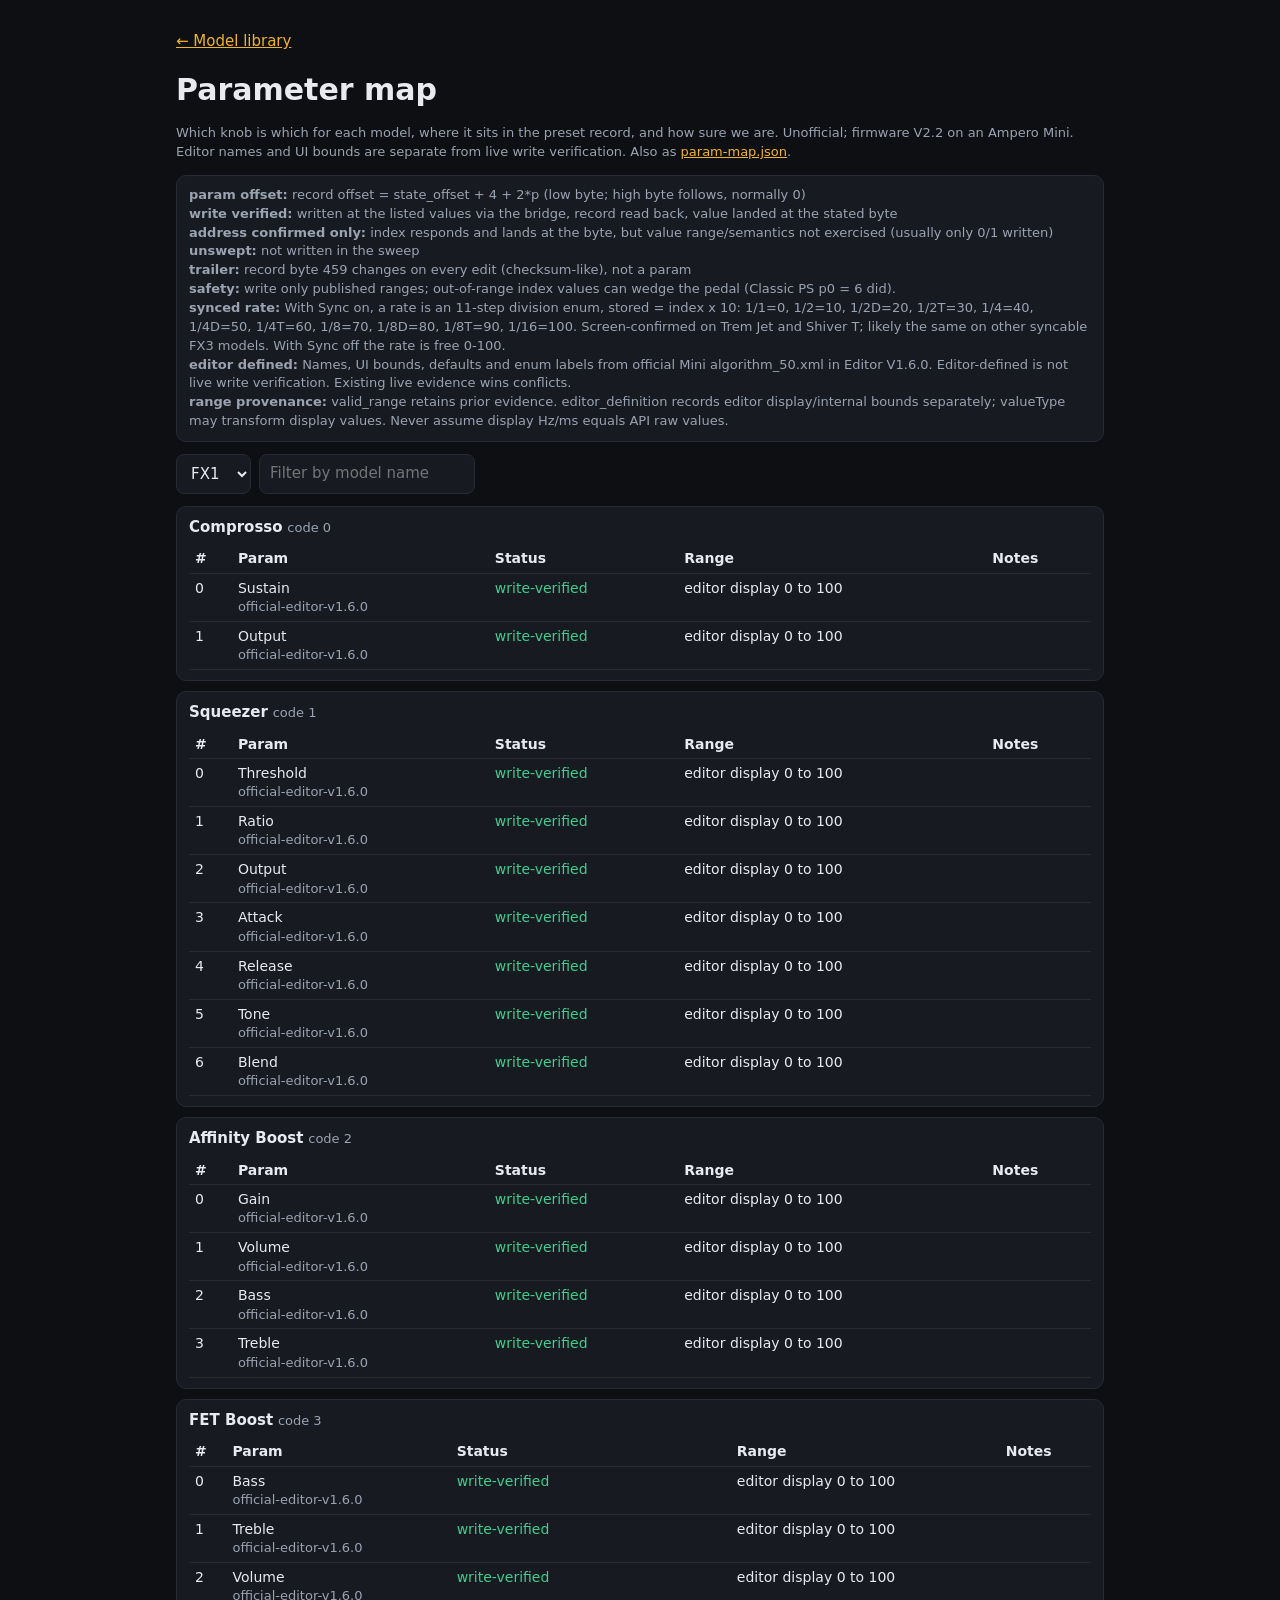
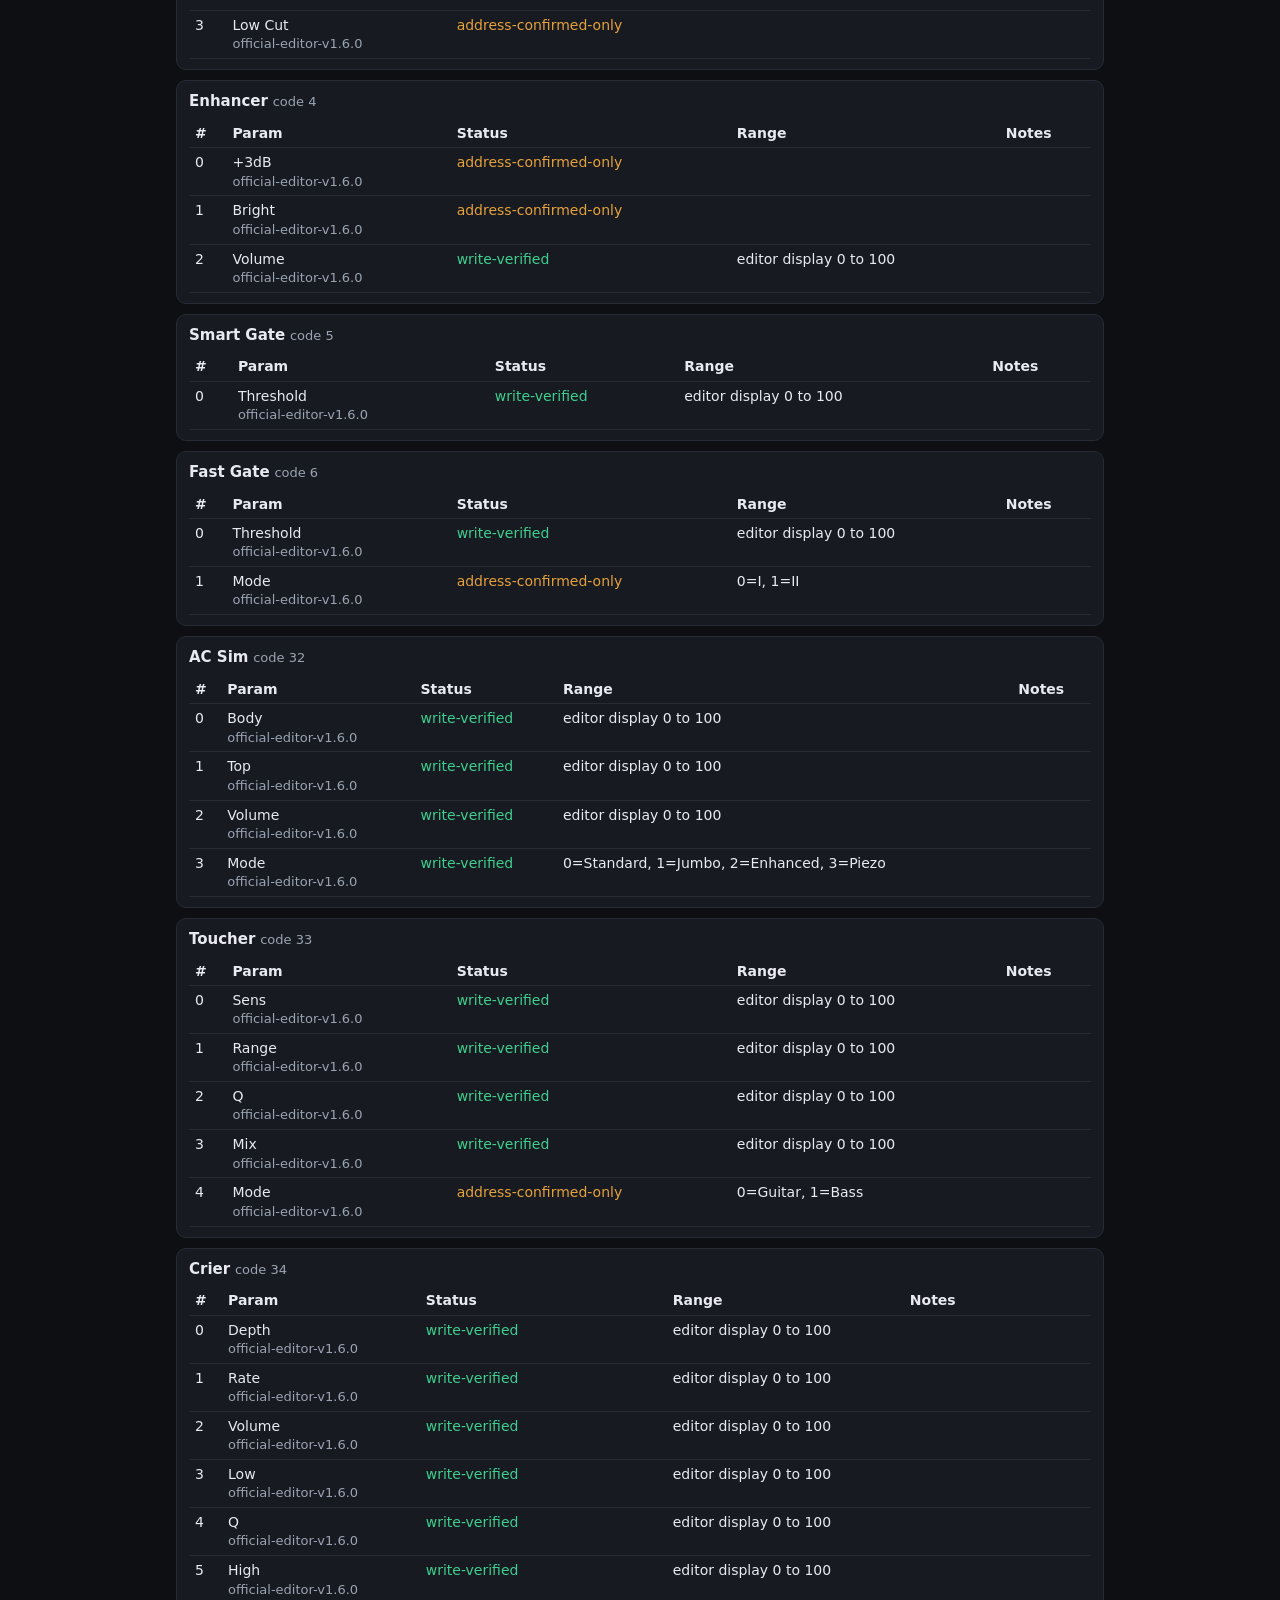
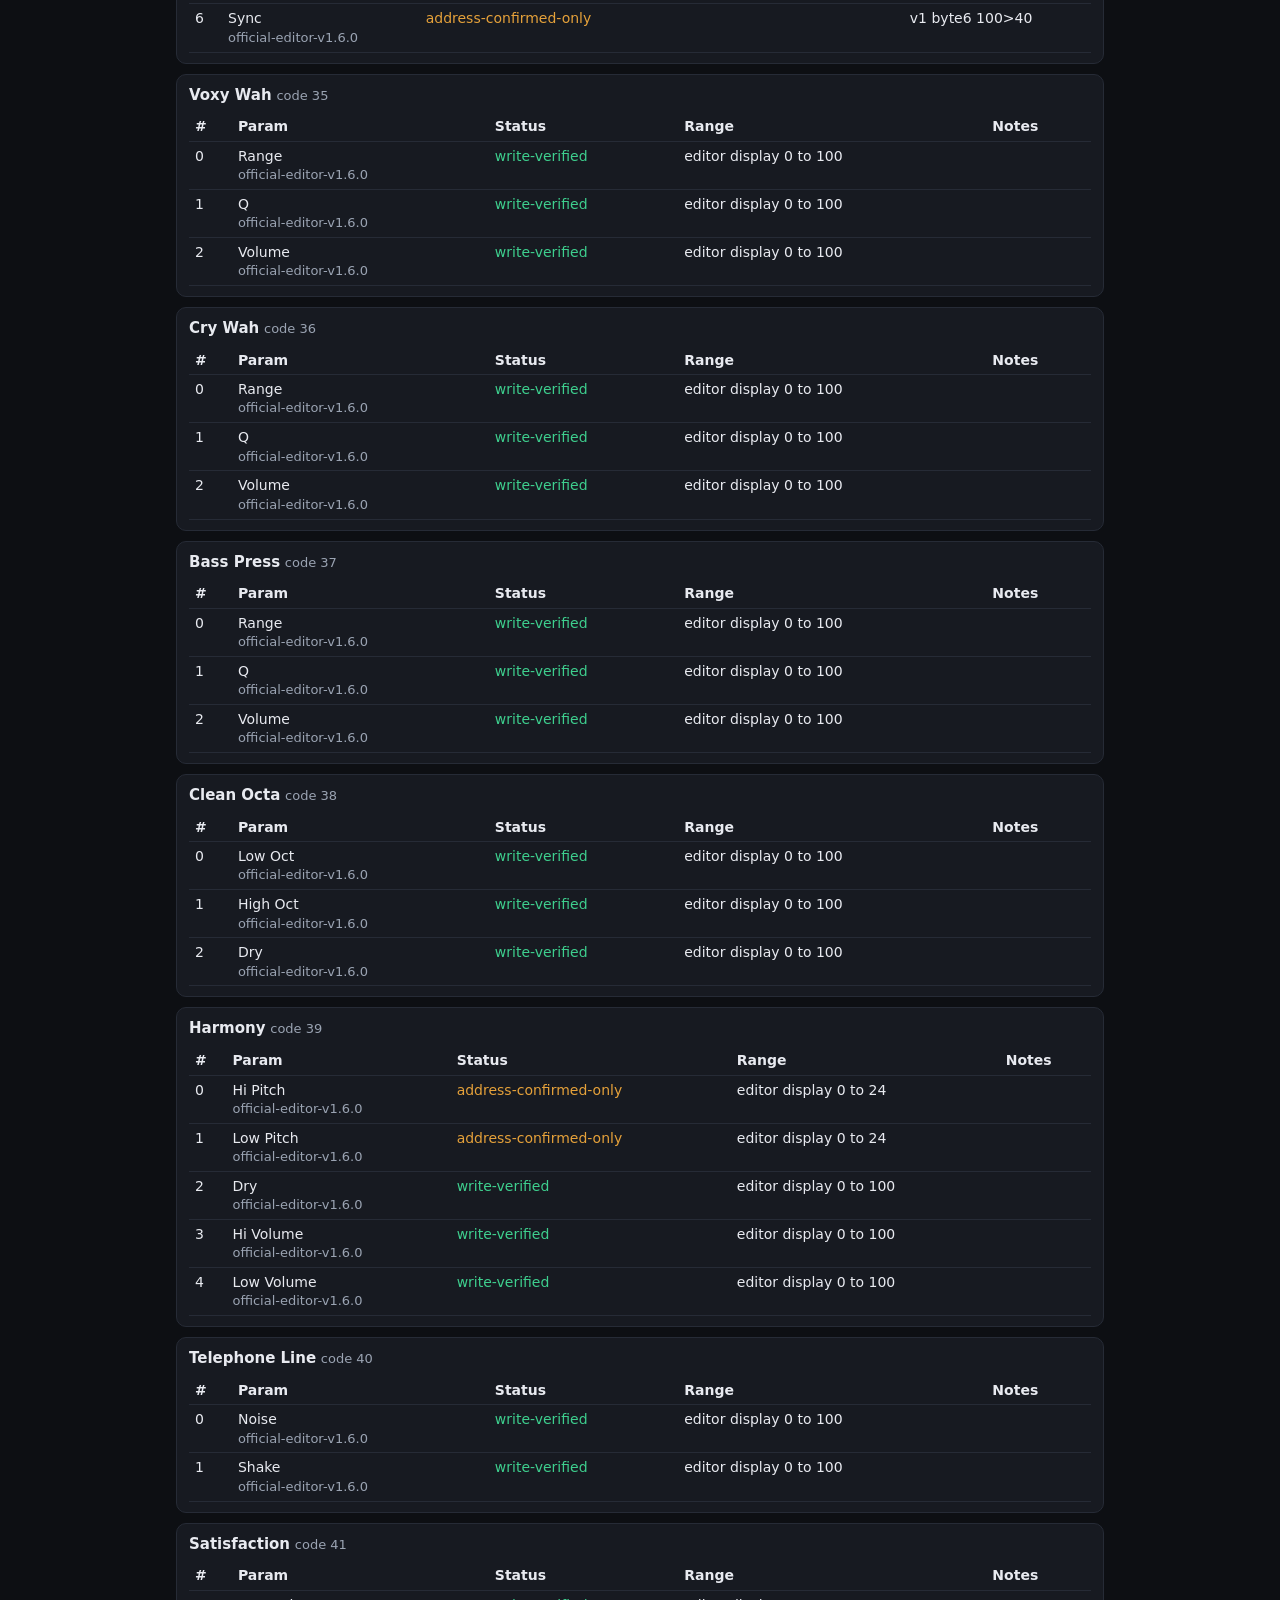
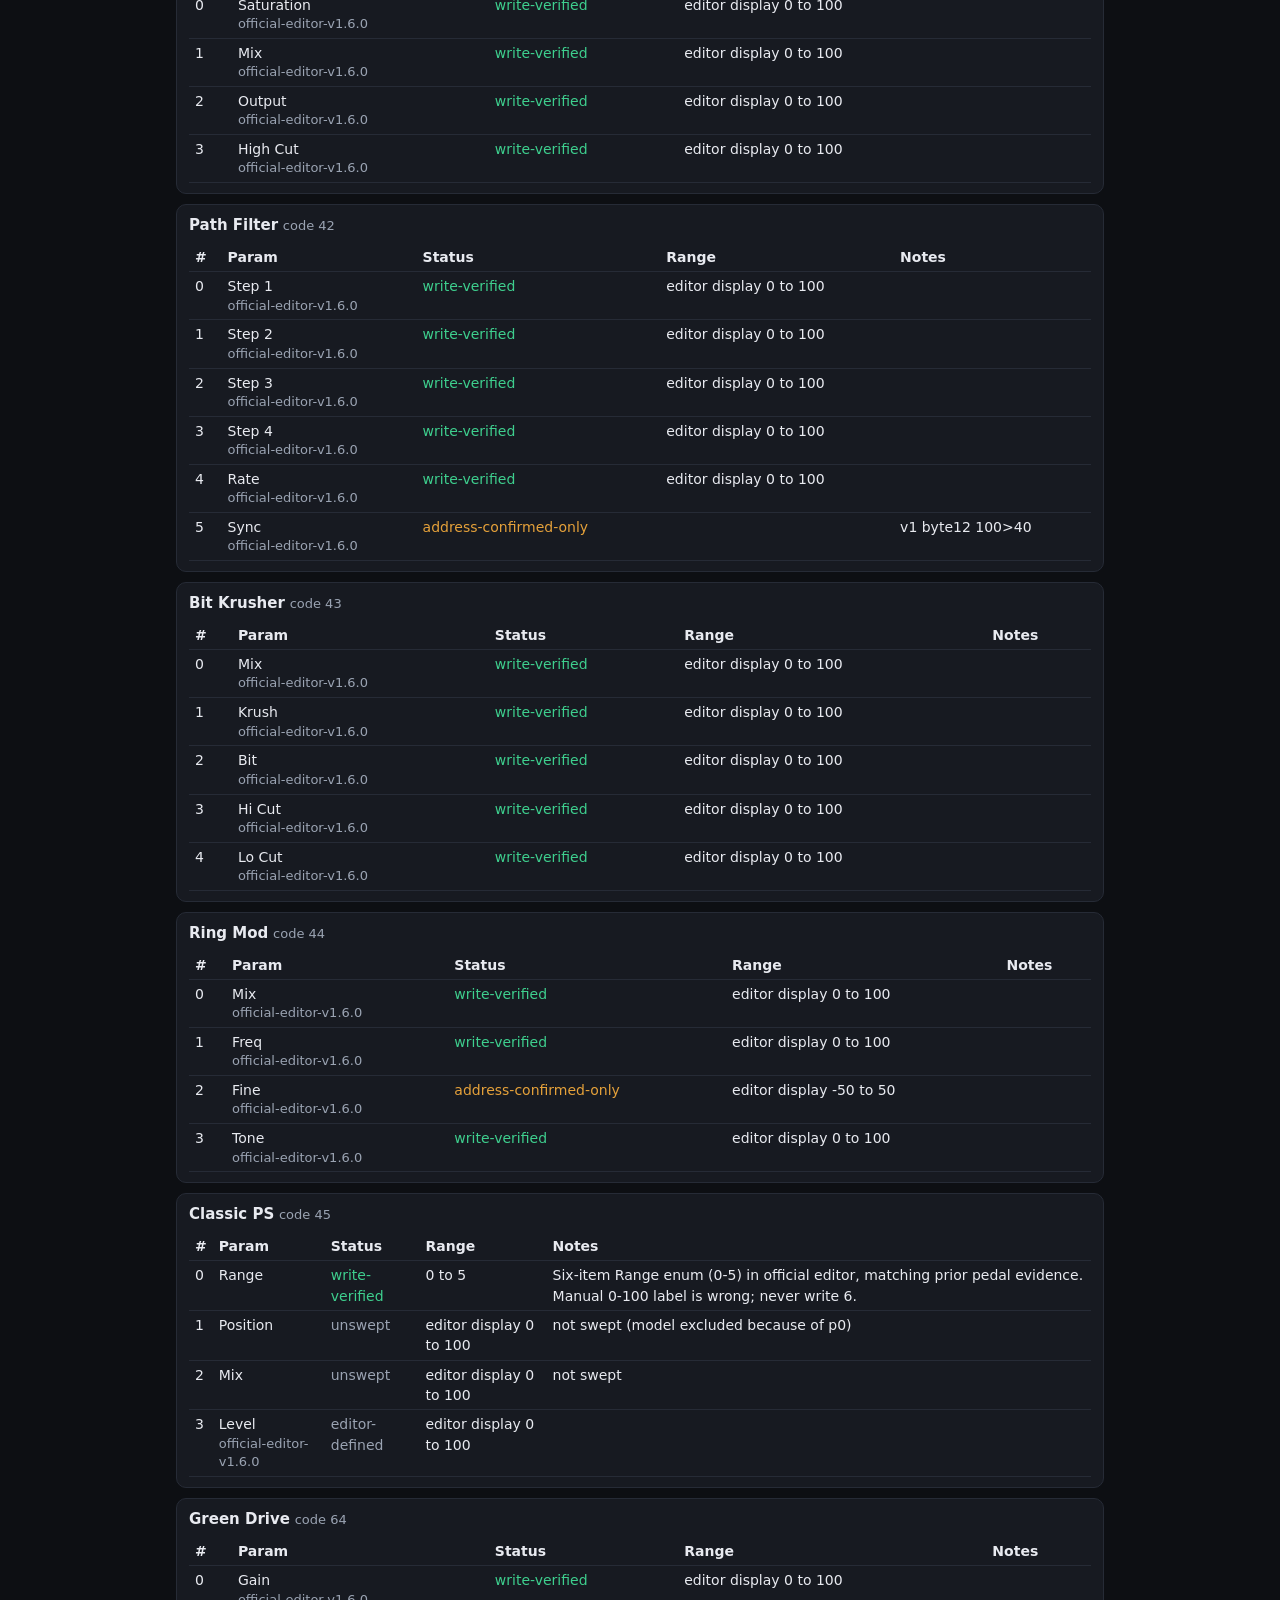
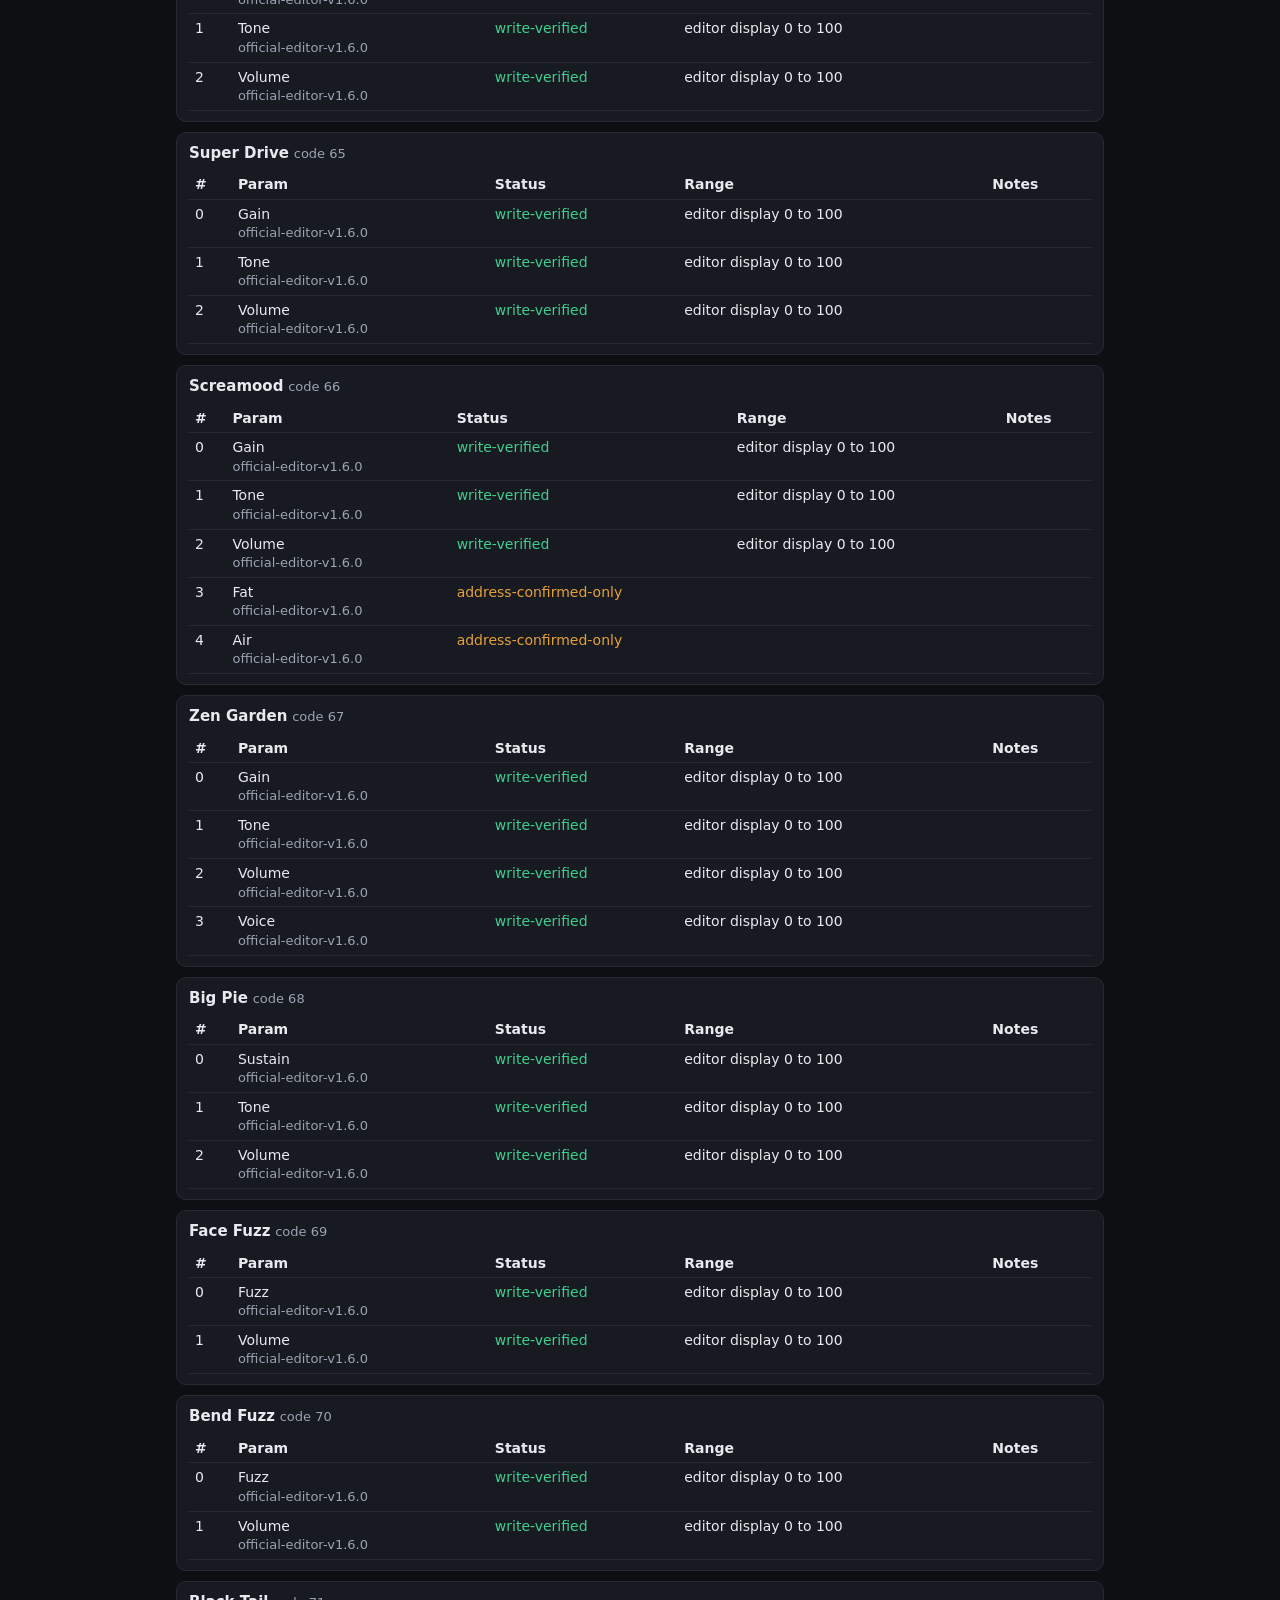
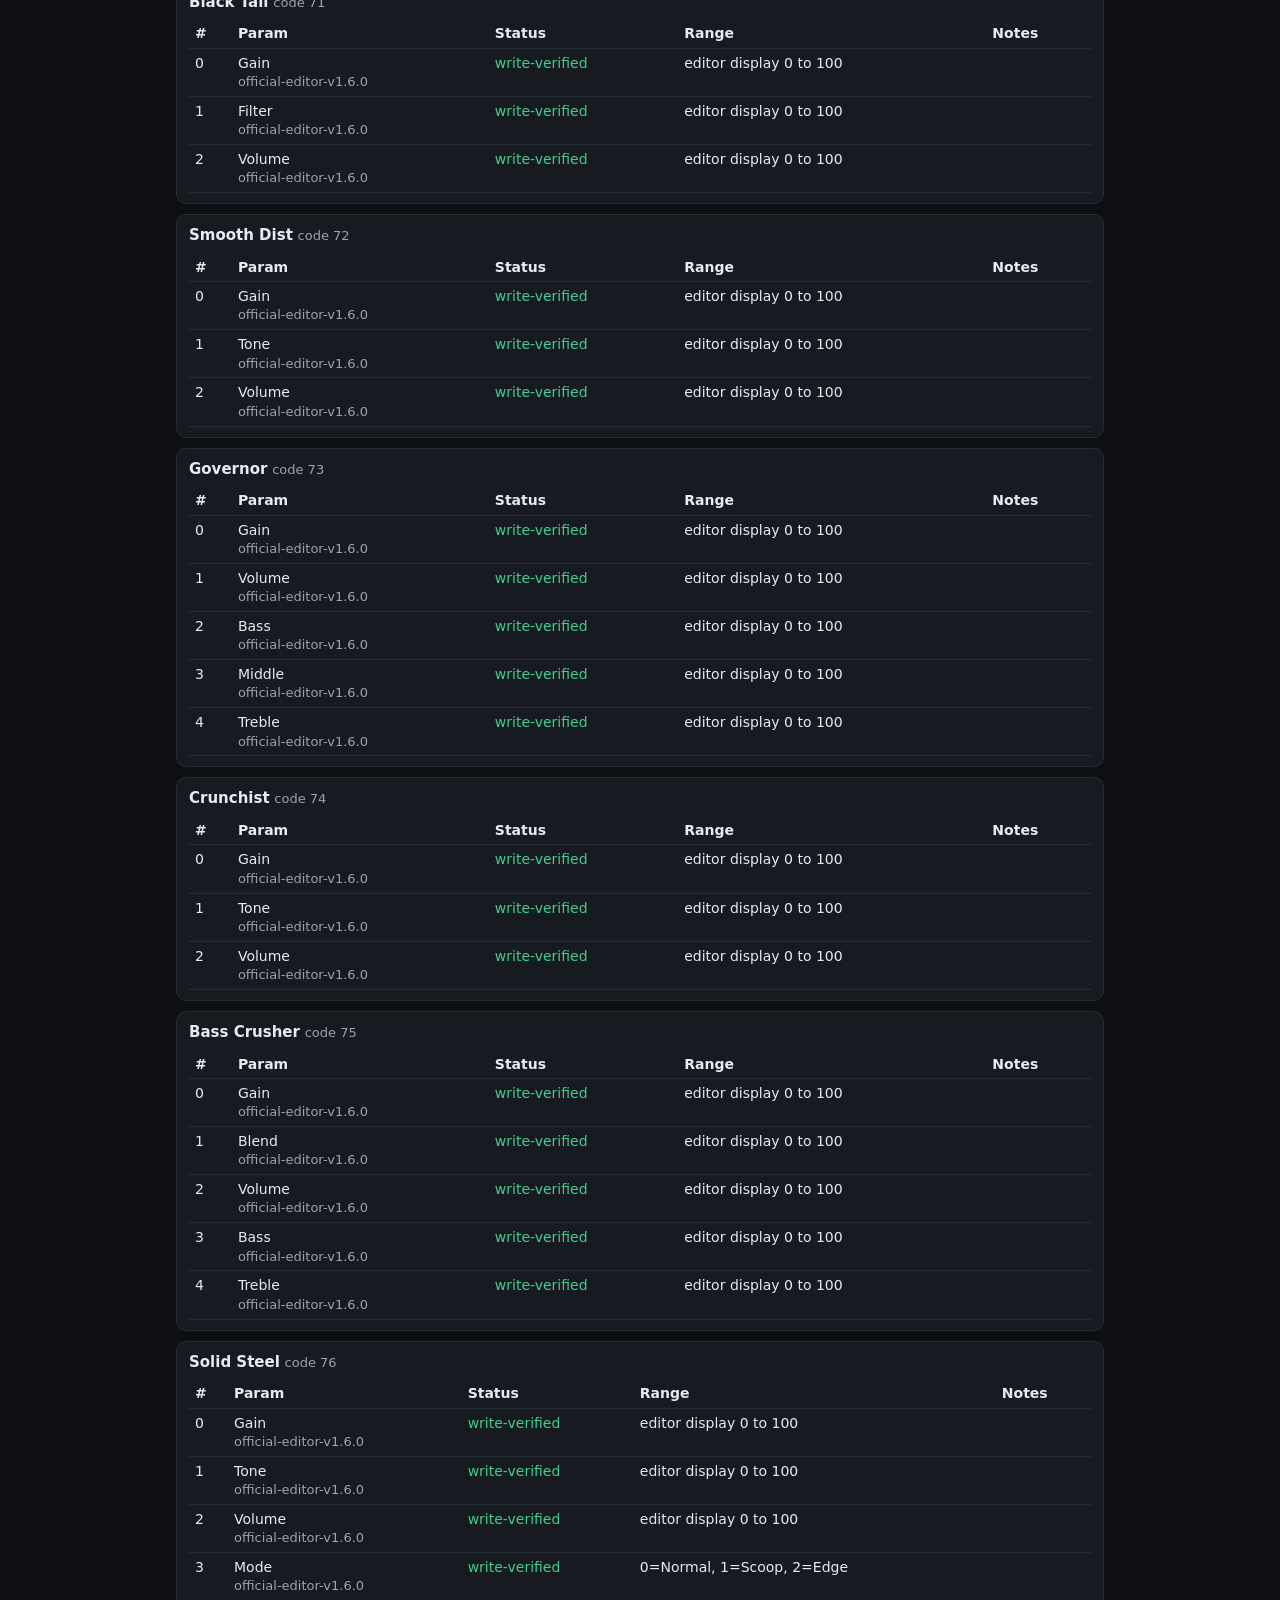
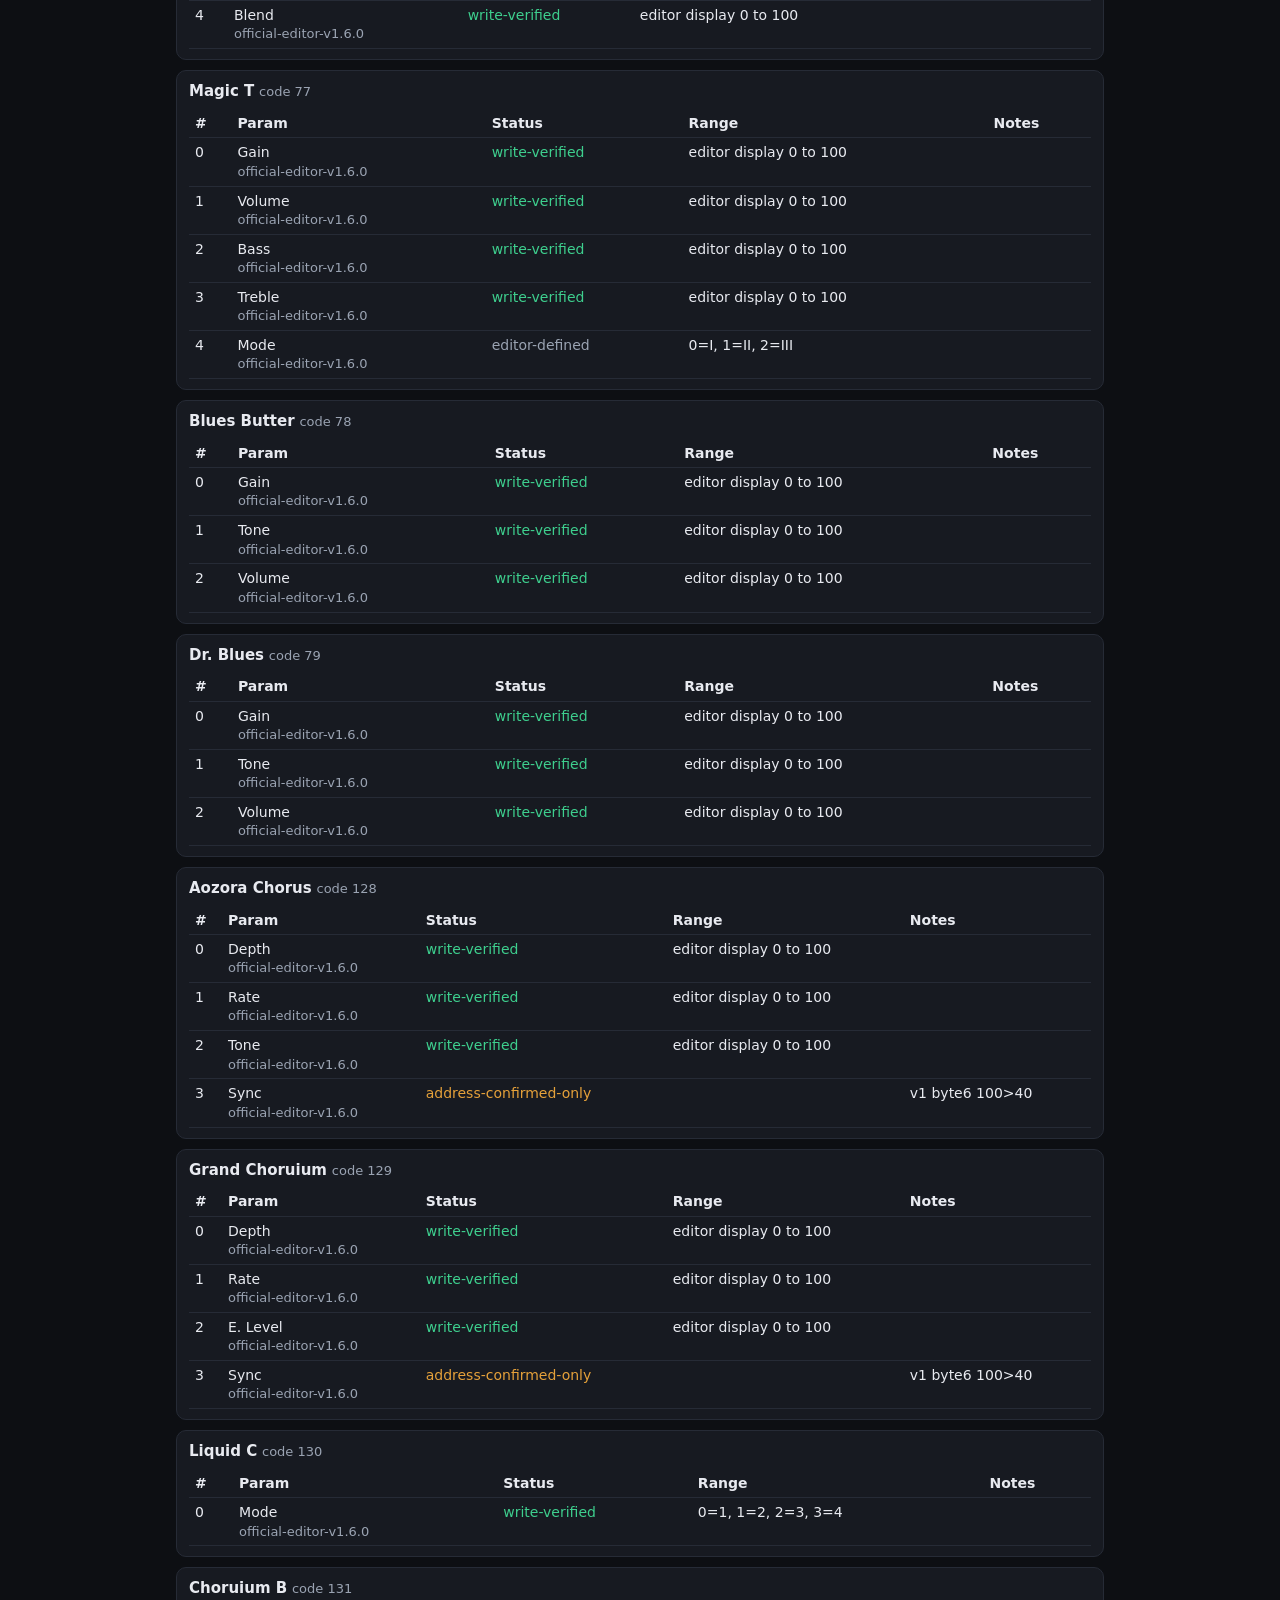
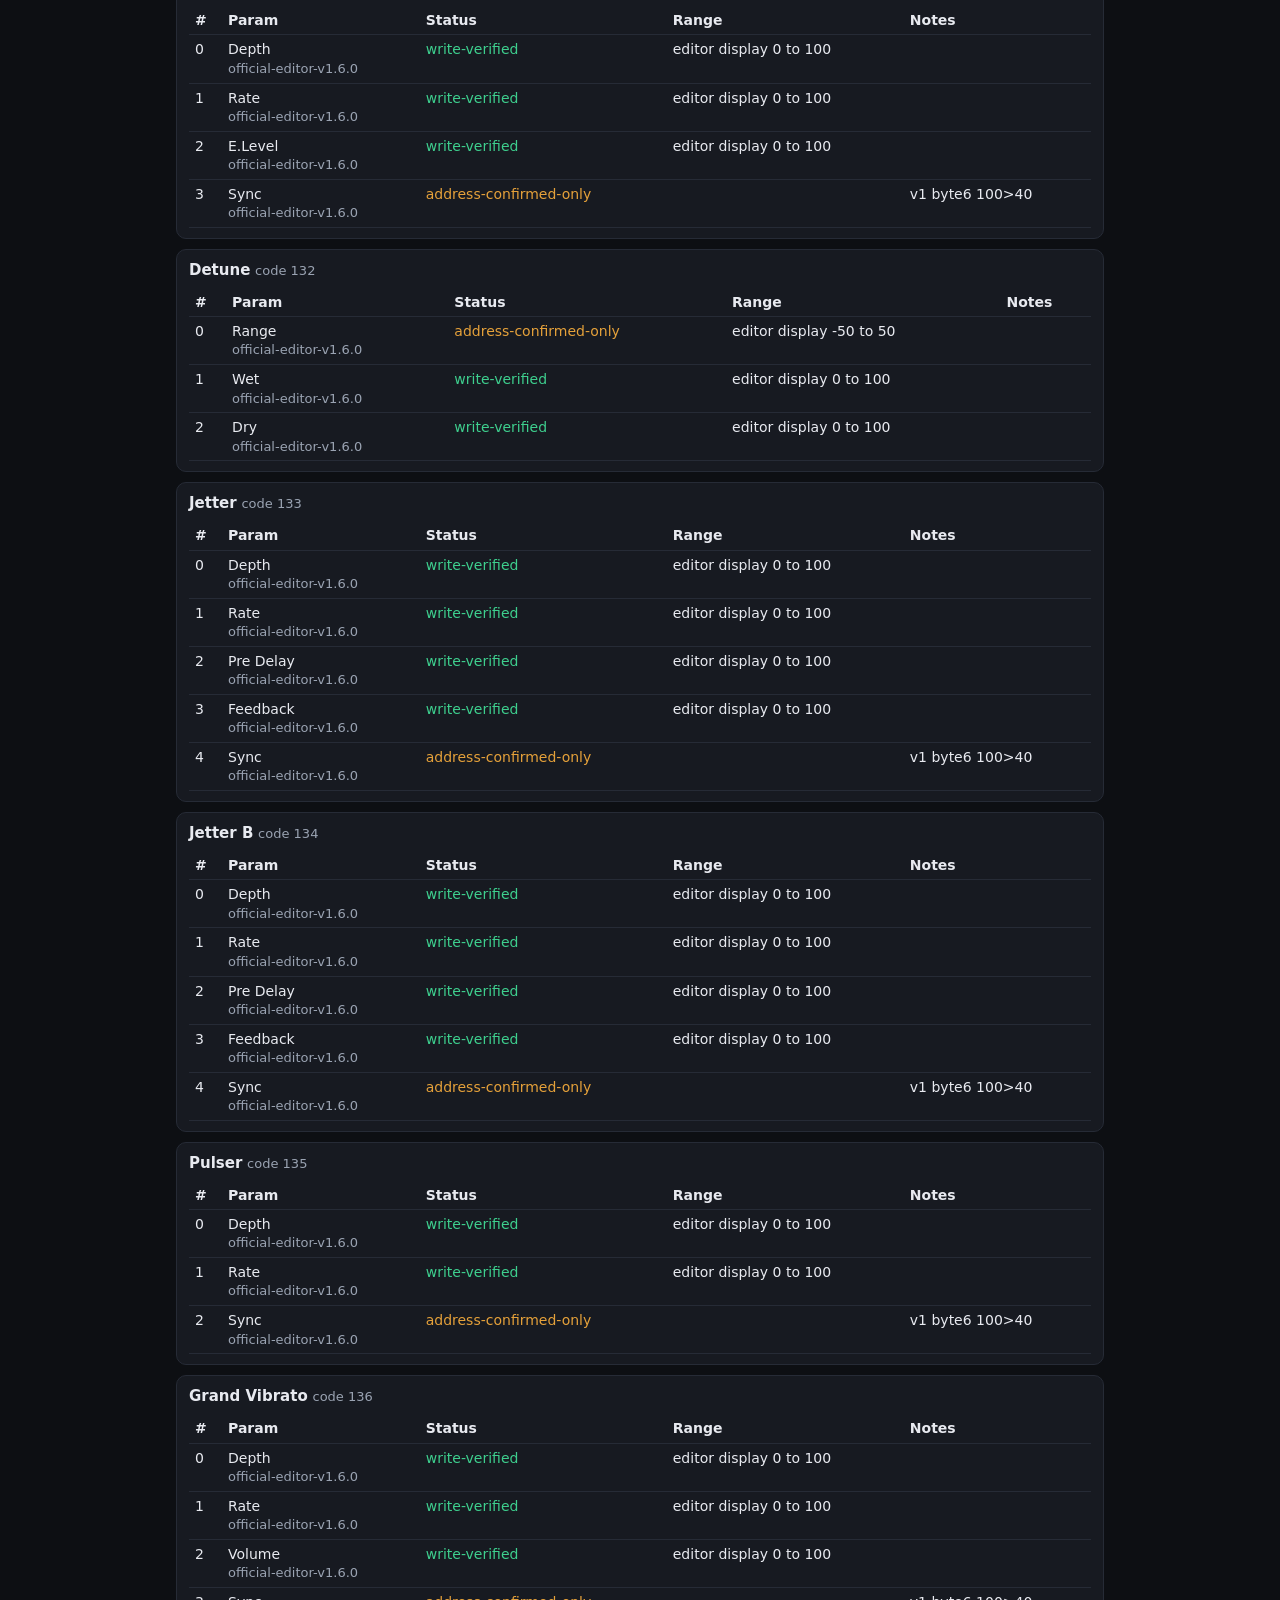
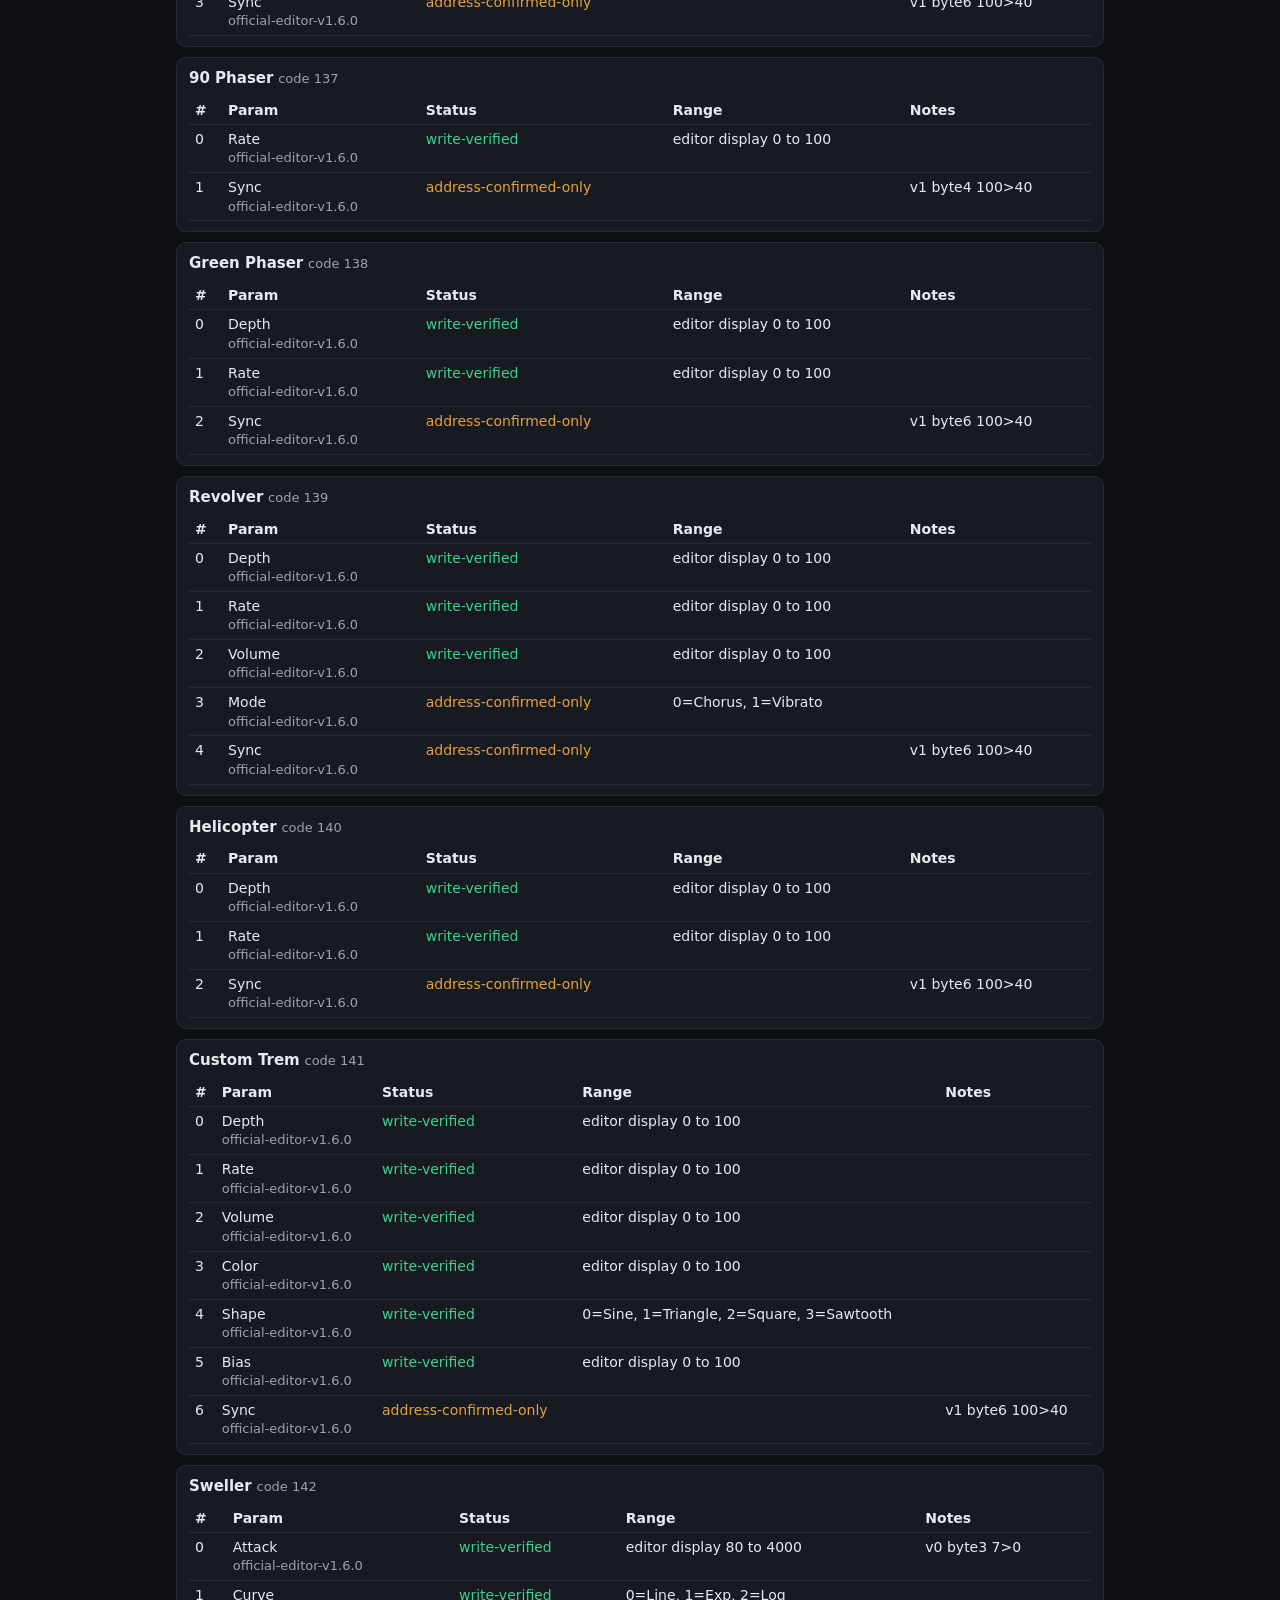
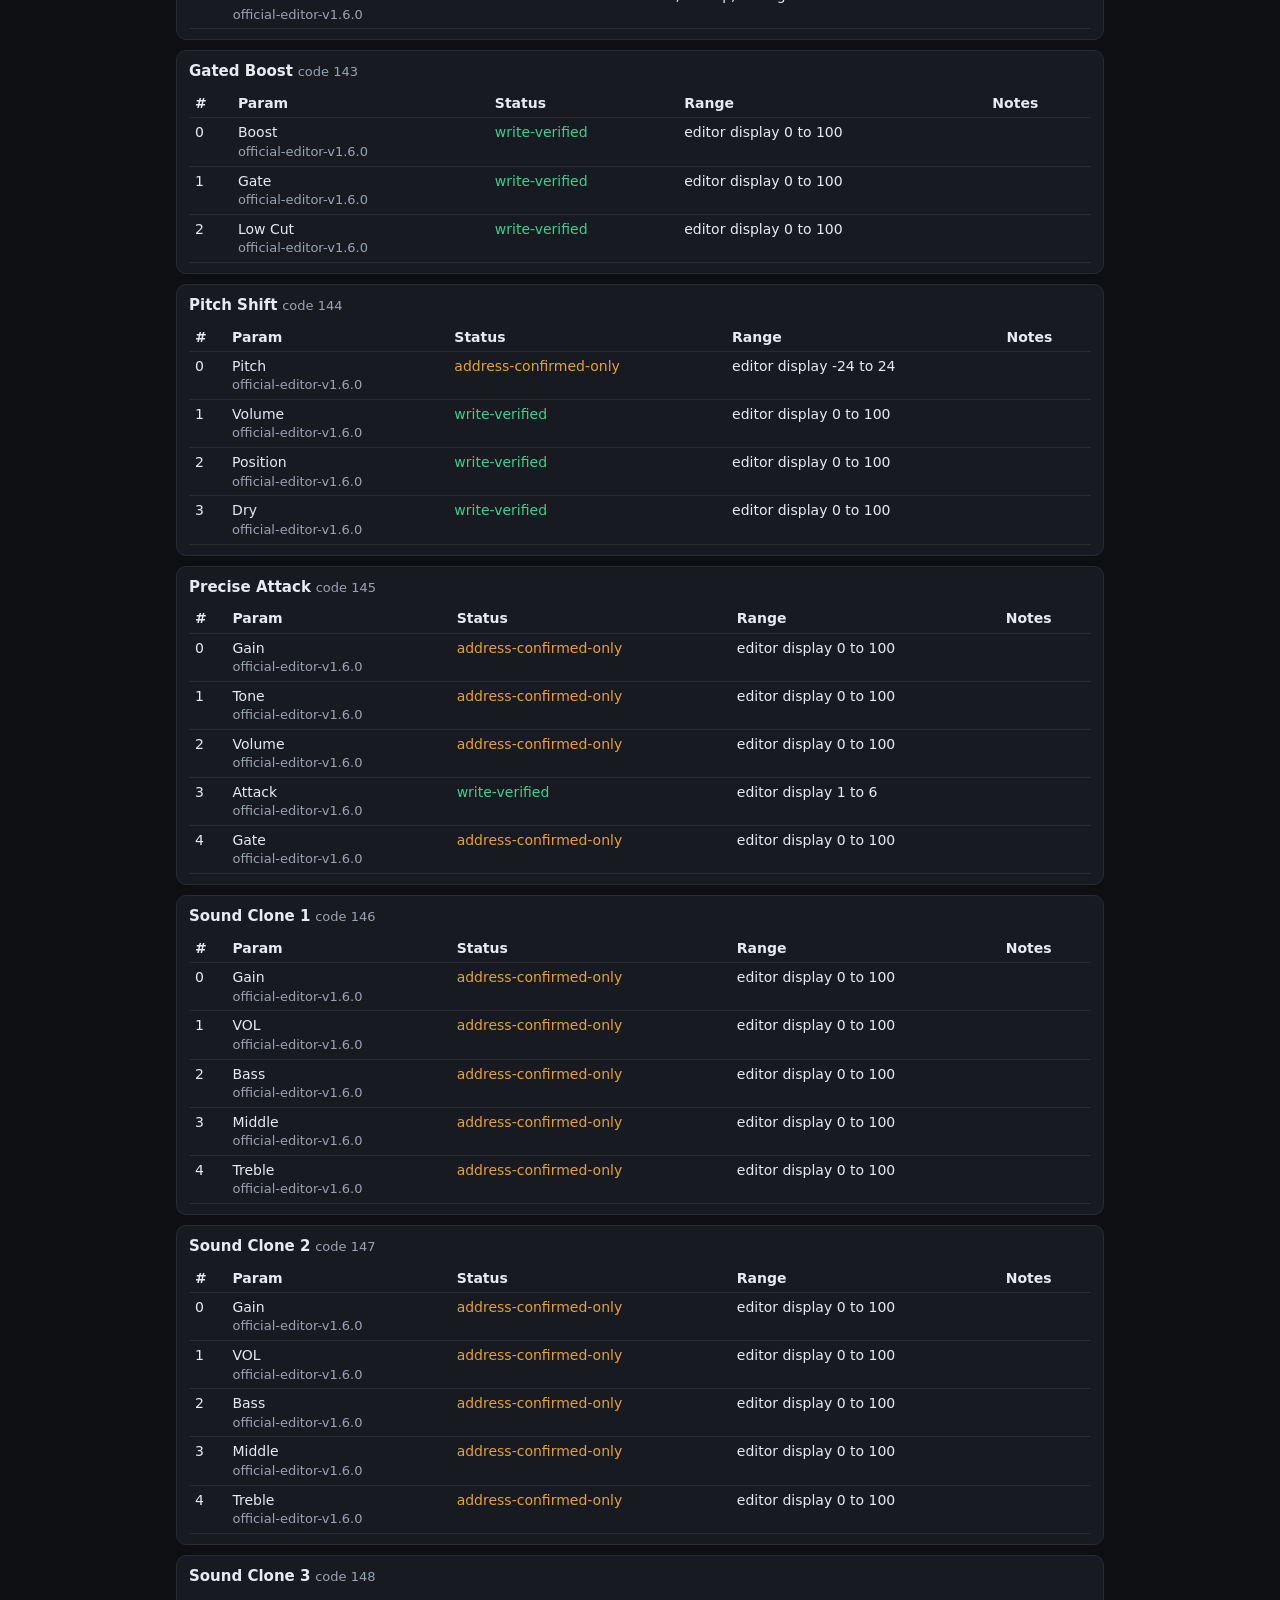
==== commit f91fc105: "v2.9.2: document official Mini controls, preserve live evidence and update model tables" ====
--- a/site/params.html
+++ b/site/params.html
@@ -18,7 +18,7 @@
 .bar{display:flex;gap:8px;flex-wrap:wrap;margin:12px 0}
 table{width:100%;border-collapse:collapse;margin:6px 0 0;font-size:14px}
 td,th{text-align:left;padding:4px 6px;border-bottom:1px solid var(--line);vertical-align:top}
-.write-verified{color:var(--ok)}.address-confirmed-only,.inferred{color:var(--warn)}.unswept{color:var(--mute)}
+.write-verified{color:var(--ok)}.address-confirmed-only,.inferred{color:var(--warn)}.editor-defined,.unswept{color:var(--mute)}
 .model{font-weight:600}
 </style>
 </head>
@@ -26,7 +26,7 @@
 <div class="wrap">
 <p><a href="index.html">&larr; Model library</a></p>
 <h1>Parameter map</h1>
-<p class="mute">Which knob is which for each model, where it sits in the preset record, and how sure we are. Unofficial; firmware V2.2 on an Ampero Mini. Also as <a href="param-map.json">param-map.json</a>.</p>
+<p class="mute">Which knob is which for each model, where it sits in the preset record, and how sure we are. Unofficial; firmware V2.2 on an Ampero Mini. Editor names and UI bounds are separate from live write verification. Also as <a href="param-map.json">param-map.json</a>.</p>
 <div class="box mute" id="conv"></div>
 <div class="bar"><select id="blk" aria-label="Block"></select><input id="q" placeholder="Filter by model name" aria-label="Filter by model name"></div>
 <div id="out"></div>
@@ -42,7 +42,7 @@
   var ps=Object.keys(m.params||{});
   h+='<div class="box"><span class="model">'+esc(m.name)+'</span> <span class="mute">code '+esc(code)+'</span>';
   if(ps.length){h+='<table><tr><th>#</th><th>Param</th><th>Status</th><th>Range</th><th>Notes</th></tr>';
-   ps.forEach(function(p){var x=m.params[p];h+='<tr><td>'+esc(p)+'</td><td>'+esc(x.name||'')+'</td><td class="'+esc(x.status)+'">'+esc(x.status)+'</td><td>'+(x.valid_range?esc(x.valid_range.join(' to ')):'')+'</td><td>'+esc(x.note||'')+'</td></tr>'});
+   ps.forEach(function(p){var x=m.params[p];h+='<tr><td>'+esc(p)+'</td><td>'+esc(x.name||'')+(x.name_source?'<div class="mute">'+esc(x.name_source)+'</div>':'')+'</td><td class="'+esc(x.status)+'">'+esc(x.status)+'</td><td>'+(x.valid_range?esc(x.valid_range.join(' to ')):x.editor_enum?esc(x.editor_enum.map(function(a){return a.value+'='+a.label}).join(', ')):x.editor_display_range?'editor display '+esc(x.editor_display_range.join(' to ')):'')+'</td><td>'+esc(x.note||'')+'</td></tr>'});
    h+='</table>'}else h+='<div class="mute">No params mapped yet.</div>';
   h+='</div>'});
  out.innerHTML=h||'<p class="mute">No match.</p>';
